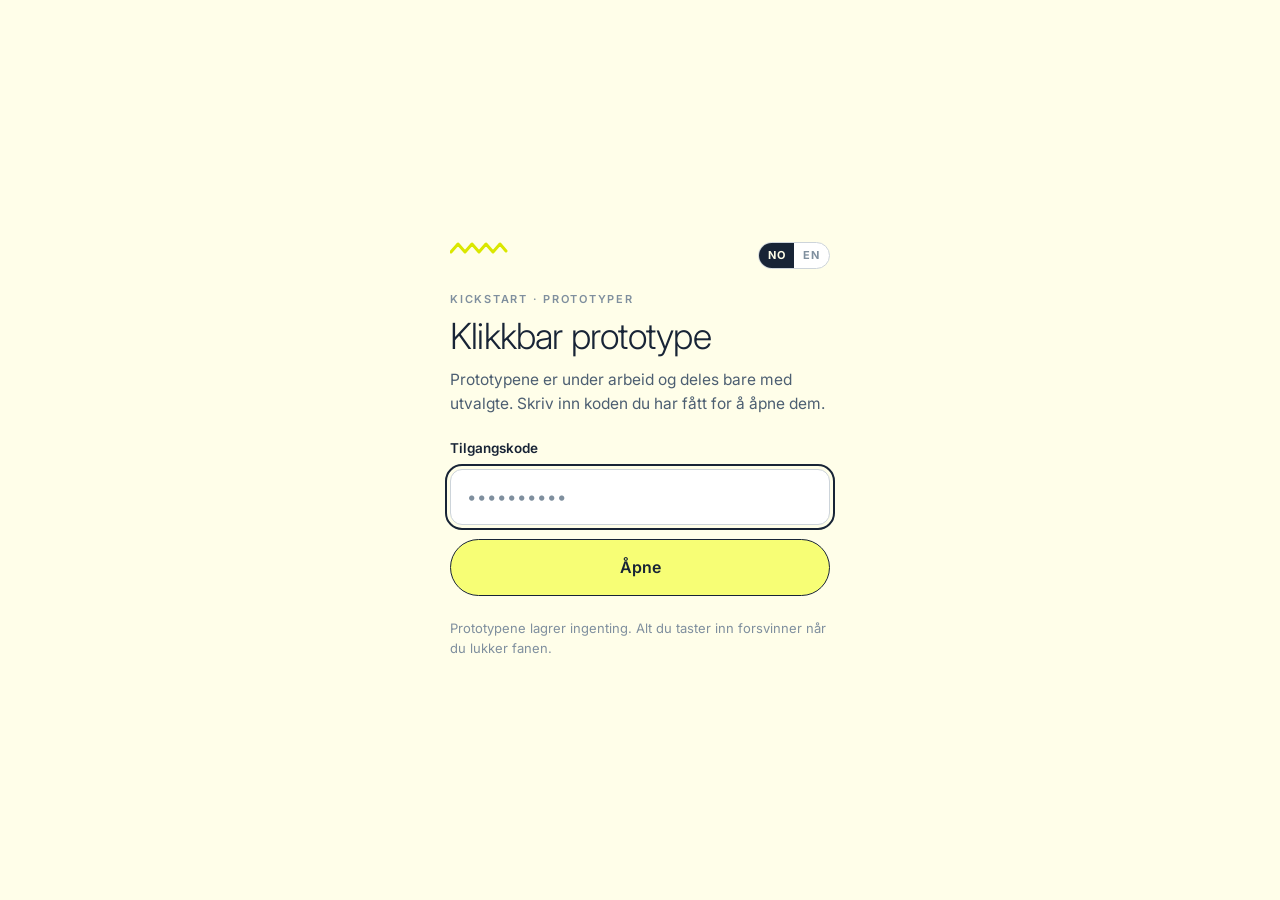
==== onboarding/index.html @ 84490646 "Ukesrapport: avkrysning i stedet for fritekst, vekt øverst "Registrer vekt" ligger nå først på start" ====
<!doctype html>
<html lang="no">
<head>
<meta charset="utf-8">
<title>Kickstart Onboarding</title>
<meta name="viewport" content="width=device-width, initial-scale=1, viewport-fit=cover">
<meta name="robots" content="noindex, nofollow, noarchive, noimageindex, nosnippet">
<meta name="referrer" content="no-referrer">
<meta name="description" content="Klikkbar prototype. Krever tilgangskode.">
<meta name="theme-color" content="#fffee9">
<meta name="apple-mobile-web-app-capable" content="yes">
<link rel="icon" href="data:image/svg+xml,%3Csvg xmlns='http://www.w3.org/2000/svg' viewBox='0 0 100 100'%3E%3Ctext y='.9em' font-size='90'%3E%E2%9A%A1%3C/text%3E%3C/svg%3E">
<link rel="stylesheet" href="https://fonts.googleapis.com/css2?family=Inter:wght@300;400;500;600;700&display=swap">
<link rel="stylesheet" href="../assets/kickstart.css?v=5">
<script src="../assets/ks.js?v=5"></script>
<style>
  /* Komponenter som bare denne prototypen bruker */
  .intro-list { list-style: none; margin: 0; padding: 0; display: flex; flex-direction: column; gap: 2px; }
  .intro-list li {
    display: grid; grid-template-columns: 30px 1fr; gap: 12px;
    align-items: baseline; padding: 12px 0;
    border-top: 1px solid var(--line); font-size: 15px;
  }
  .intro-list li:last-child { border-bottom: 1px solid var(--line); }
  .intro-list .num {
    font-size: 12px; font-weight: 700; letter-spacing: .06em;
    color: var(--ink-3); font-variant-numeric: tabular-nums;
  }
  .intro-list .sub { display: block; font-size: 13px; color: var(--ink-2); }

  .coach {
    display: grid; grid-template-columns: 56px 1fr; gap: 15px;
    background: var(--surface);
    border: 1.5px solid var(--line);
    border-radius: 16px; padding: 16px;
  }
  .avatar {
    width: 56px; height: 56px; border-radius: 999px;
    display: grid; place-items: center;
    font-family: var(--font-head); font-size: 19px; font-weight: 500;
    color: var(--on-soft);
  }
  .avatar[data-tone="a"] { background: var(--soft-a); }
  .avatar[data-tone="b"] { background: var(--soft-b); }
  .coach .role {
    font-size: 11px; font-weight: 600;
    letter-spacing: .11em; text-transform: uppercase; color: var(--ink-3);
  }
  .coach .name {
    font-family: var(--font-head); font-size: 21px; font-weight: 500;
    line-height: 1.15; margin: 2px 0 0; letter-spacing: -.01em;
  }
  .coach .bio { font-size: 14px; color: var(--ink-2); margin: 8px 0 0; }

  .step-top { margin-top: 16px; }
</style>
</head>
<body>

<div class="gate" id="gate">
  <div class="gate-card">
    <div class="gate-top">
      <svg class="zigzag" viewBox="0 0 62 12" fill="none" aria-hidden="true"><path d="M1 10 8 2l7 8 7-8 7 8 7-8 7 8 7-8 6 7" stroke="var(--accent-deep)" stroke-width="3" stroke-linecap="round" stroke-linejoin="round"/></svg>
      <div class="langswitch" role="group" data-i18n-aria="lang.label" aria-label="Språk">
        <button type="button" data-lang="no" aria-pressed="true">NO</button>
        <button type="button" data-lang="en" aria-pressed="false">EN</button>
      </div>
    </div>

    <div>
      <p class="eyebrow" data-i18n="gate.eyebrow">Kickstart · Prototyper</p>
      <h1 data-i18n="gate.title">Klikkbar prototype</h1>
      <p class="lede" data-i18n="gate.lede">Prototypene er under arbeid og deles bare med utvalgte. Skriv inn koden du har fått for å åpne dem.</p>
    </div>

    <form class="gate-form" id="gate-form">
      <label for="code" data-i18n="gate.label">Tilgangskode</label>
      <input type="password" id="code" name="code" autocomplete="off" autocapitalize="none" spellcheck="false" placeholder="••••••••••">
      <p class="gate-err" id="gate-err" hidden role="status">
        <svg width="16" height="16" viewBox="0 0 24 24" fill="none" stroke="currentColor" stroke-width="2.2" stroke-linecap="round" style="flex:none;margin-top:2px"><circle cx="12" cy="12" r="9"/><path d="M12 7.5v5"/><path d="M12 16.4h.01"/></svg>
        <span data-i18n="gate.error">Feil kode.</span>
      </p>
      <button class="btn btn-primary" type="submit" data-i18n="gate.submit">Åpne</button>
    </form>

    <p class="fine" data-i18n="gate.fine">Prototypene lagrer ingenting.</p>
  </div>
</div>

<div class="stage">
  <div class="stage-head">
    <span class="mark">Kickstart</span>
    <span class="cap" data-i18n="ob.stagecap">Onboarding · klikkbar prototype</span>
  </div>

  <div class="phone">
    <div class="statusbar">
      <span>9:41</span>
      <span class="sigs" aria-hidden="true">
        <svg width="17" height="11" viewBox="0 0 17 11" fill="currentColor"><rect x="0" y="7.5" width="3" height="3.5" rx="1"/><rect x="4.6" y="5.4" width="3" height="5.6" rx="1"/><rect x="9.2" y="2.9" width="3" height="8.1" rx="1"/><rect x="13.8" y="0" width="3" height="11" rx="1"/></svg>
        <svg width="24" height="11" viewBox="0 0 24 11" fill="none"><rect x=".6" y=".6" width="19" height="9.8" rx="3" stroke="currentColor" stroke-width="1.1" opacity=".5"/><rect x="2.2" y="2.2" width="15" height="6.6" rx="1.8" fill="currentColor"/><path d="M21.6 4v3c.9-.3 1.4-.8 1.4-1.5S22.5 4.3 21.6 4Z" fill="currentColor" opacity=".5"/></svg>
      </span>
    </div>

    <header class="appbar">
      <button class="iconbtn" id="back" type="button" aria-label="Tilbake">
        <svg width="21" height="21" viewBox="0 0 24 24" fill="none" stroke="currentColor" stroke-width="1.9" stroke-linecap="round" stroke-linejoin="round"><path d="M15 5 8 12l7 7"/></svg>
      </button>
      <span class="appbar-title">Kickstart</span>
      <div class="langswitch" role="group" data-i18n-aria="lang.label" aria-label="Språk">
        <button type="button" data-lang="no" aria-pressed="true">NO</button>
        <button type="button" data-lang="en" aria-pressed="false">EN</button>
      </div>
    </header>

    <div class="progress" id="progress" data-state="hidden">
      <div class="track" id="track" aria-hidden="true"></div>
      <span class="progress-label" id="progress-label">Steg 1 av 7</span>
    </div>

    <main class="screen" id="screen">

      <!-- 0 · Velkommen -->
      <section class="step is-active" data-step="0">
        <div>
          <svg class="zigzag" viewBox="0 0 62 12" fill="none" aria-hidden="true"><path d="M1 10 8 2l7 8 7-8 7 8 7-8 7 8 7-8 6 7" stroke="var(--accent-deep)" stroke-width="3" stroke-linecap="round" stroke-linejoin="round"/></svg>
          <p class="eyebrow step-top" data-i18n="s0.eyebrow">Velkommen inn</p>
          <h1 data-i18n="s0.h">Du har plassen din. Nå gjør vi klar planen din.</h1>
          <p class="lede" data-i18n="s0.lede">Før oppstartssamtalen vil vi bli litt bedre kjent med deg.</p>
        </div>

        <ul class="intro-list">
          <li><span class="num">01</span><span><span data-i18n="s0.1.t">Samtykker og litt praktisk</span><span class="sub" data-i18n="s0.1.d">Hva vi får lov til å sende deg</span></span></li>
          <li><span class="num">02</span><span><span data-i18n="s0.2.t">Målene dine</span><span class="sub" data-i18n="s0.2.d">Hva du faktisk vil oppnå på 16 uker</span></span></li>
          <li><span class="num">03</span><span><span data-i18n="s0.3.t">Erfaringen din</span><span class="sub" data-i18n="s0.3.d">Kondisjon og styrke</span></span></li>
          <li><span class="num">04</span><span><span data-i18n="s0.4.t">Hils på teamet ditt</span><span class="sub" data-i18n="s0.4.d">Ernæringsfysiologen og treneren din</span></span></li>
        </ul>

        <p class="fine" data-i18n="s0.fine">Du kan endre svarene dine når som helst i appen.</p>
      </section>

      <!-- 1 · Samtykker -->
      <section class="step" data-step="1">
        <div>
          <p class="eyebrow" data-i18n="s1.eyebrow">Samtykker</p>
          <h2 data-i18n="s1.h">Først spør vi om lov</h2>
          <p class="lede" data-i18n="s1.lede">De to første er valgfrie.</p>
        </div>

        <div class="options">
          <button class="opt" type="button" data-consent="epost" aria-pressed="false">
            <span class="tick" aria-hidden="true"><svg viewBox="0 0 24 24" fill="none" stroke="currentColor" stroke-width="3.4" stroke-linecap="round" stroke-linejoin="round"><path d="m4 12.5 5.2 5.3L20 6.6"/></svg></span>
            <span>
              <span class="opt-t"><span data-i18n="s1.email.t">E-post</span><span class="opt-opt" data-i18n="common.optional">Valgfritt</span></span>
              <span class="opt-d" data-i18n="s1.email.d">Ukesmenyer, oppskrifter og en påminnelse før hver oppstart.</span>
            </span>
          </button>

          <button class="opt" type="button" data-consent="push" aria-pressed="false">
            <span class="tick" aria-hidden="true"><svg viewBox="0 0 24 24" fill="none" stroke="currentColor" stroke-width="3.4" stroke-linecap="round" stroke-linejoin="round"><path d="m4 12.5 5.2 5.3L20 6.6"/></svg></span>
            <span>
              <span class="opt-t"><span data-i18n="s1.push.t">Push-varsler</span><span class="opt-opt" data-i18n="common.optional">Valgfritt</span></span>
              <span class="opt-d" data-i18n="s1.push.d">Beskjed når treneren legger ut en ny økt.</span>
            </span>
          </button>

          <button class="opt" type="button" data-consent="risiko" aria-pressed="false">
            <span class="tick" aria-hidden="true"><svg viewBox="0 0 24 24" fill="none" stroke="currentColor" stroke-width="3.4" stroke-linecap="round" stroke-linejoin="round"><path d="m4 12.5 5.2 5.3L20 6.6"/></svg></span>
            <span>
              <span class="opt-t"><span data-i18n="s1.risk.t">Trening på eget ansvar</span><span class="req" data-i18n="common.required">Påkrevd</span></span>
              <span class="opt-d" data-i18n="s1.risk.d">Jeg er kjent med at fysisk trening innebærer risiko for skade.</span>
            </span>
          </button>
        </div>

        <div class="field">
          <label for="helse" data-i18n="s1.health.label">Er det noe vi bør vite allerede nå?</label>
          <p class="hint" data-i18n="s1.health.hint">Skader, sykdom, medisiner eller graviditet.</p>
          <textarea id="helse" data-bind="helse" data-i18n-ph="s1.health.ph"></textarea>
        </div>
      </section>

      <!-- 2 · Hovedmål -->
      <section class="step" data-step="2">
        <div>
          <p class="eyebrow" data-i18n="s2.eyebrow">Målet ditt</p>
          <h2 data-i18n="s2.h">Hva vil du oppnå?</h2>
          <p class="lede" data-i18n="s2.lede">Velg det som passer.</p>
        </div>

        <div class="options" id="goals"></div>

        <div class="field" id="goal-other-field" hidden>
          <label for="goal-other" data-i18n="s2.other.label">Hva vil du oppnå?</label>
          <input type="text" id="goal-other" data-bind="malAnnet" data-i18n-ph="s2.other.ph">
        </div>
      </section>

      <!-- 3 · Kondisjon -->
      <section class="step" data-step="3">
        <div>
          <p class="eyebrow" data-i18n="s3.eyebrow">Erfaring · 1 av 2</p>
          <h2 data-i18n="s3.h">Kondisjonstrening</h2>
          <p class="lede" data-i18n="s3.lede">Hvor vil du plassere deg selv i dag?</p>
        </div>

        <div class="scale">
          <div class="scale-row" role="group" data-scale="kondis" data-i18n-aria="s3.aria"></div>
          <div class="scale-ends">
            <span data-i18n="scale.low">1 · Helt fersk</span>
            <span data-i18n="scale.high">5 · Erfaren</span>
          </div>
          <div class="scale-read is-empty" data-read="kondis"><span class="n" data-i18n="scale.empty">Velg et tall fra 1 til 5</span></div>
        </div>

        <div class="field">
          <label for="kondis-kommentar"><span data-i18n="common.tellmore">Fortell oss mer</span><span class="opt-opt" data-i18n="common.optional">Valgfritt</span></label>
          <textarea id="kondis-kommentar" data-bind="kondisKommentar" data-i18n-ph="s3.ph"></textarea>
        </div>
      </section>

      <!-- 4 · Styrke -->
      <section class="step" data-step="4">
        <div>
          <p class="eyebrow" data-i18n="s4.eyebrow">Erfaring · 2 av 2</p>
          <h2 data-i18n="s4.h">Styrketrening</h2>
          <p class="lede" data-i18n="s4.lede">Samme øvelse en gang til.</p>
        </div>

        <div class="scale">
          <div class="scale-row" role="group" data-scale="styrke" data-i18n-aria="s4.aria"></div>
          <div class="scale-ends">
            <span data-i18n="scale.low">1 · Helt fersk</span>
            <span data-i18n="scale.high">5 · Erfaren</span>
          </div>
          <div class="scale-read is-empty" data-read="styrke"><span class="n" data-i18n="scale.empty">Velg et tall fra 1 til 5</span></div>
        </div>

        <div class="field">
          <label for="styrke-kommentar"><span data-i18n="common.tellmore">Fortell oss mer</span><span class="opt-opt" data-i18n="common.optional">Valgfritt</span></label>
          <textarea id="styrke-kommentar" data-bind="styrkeKommentar" data-i18n-ph="s4.ph"></textarea>
        </div>
      </section>

      <!-- 5 · Fellesskap -->
      <section class="step" data-step="5">
        <div>
          <p class="eyebrow" data-i18n="s5.eyebrow">Fellesskapet</p>
          <h2 data-i18n="s5.h">Skal vi melde deg inn i fellesgruppene?</h2>
          <p class="lede" data-i18n="s5.lede">Kickstarterne har egne grupper.</p>
        </div>

        <div class="panel"><p data-i18n="s5.panel">Mange sier fellesskapet er grunnen til at de holder ut.</p></div>

        <div class="options">
          <button class="opt" type="button" data-community="ja" data-shape="round" aria-pressed="false">
            <span class="tick" aria-hidden="true"><svg viewBox="0 0 24 24" fill="none" stroke="currentColor" stroke-width="3.4" stroke-linecap="round" stroke-linejoin="round"><path d="m4 12.5 5.2 5.3L20 6.6"/></svg></span>
            <span>
              <span class="opt-t" data-i18n="s5.yes.t">Ja, meld meg inn</span>
              <span class="opt-d" data-i18n="s5.yes.d">Du kan melde deg ut når som helst.</span>
            </span>
          </button>
          <button class="opt" type="button" data-community="nei" data-shape="round" aria-pressed="false">
            <span class="tick" aria-hidden="true"><svg viewBox="0 0 24 24" fill="none" stroke="currentColor" stroke-width="3.4" stroke-linecap="round" stroke-linejoin="round"><path d="m4 12.5 5.2 5.3L20 6.6"/></svg></span>
            <span>
              <span class="opt-t" data-i18n="s5.no.t">Nei takk</span>
              <span class="opt-d" data-i18n="s5.no.d">Helt greit.</span>
            </span>
          </button>
        </div>
      </section>

      <!-- 6 · Veiledere -->
      <section class="step" data-step="6">
        <div>
          <p class="eyebrow" data-i18n="s6.eyebrow">Teamet ditt</p>
          <h2 data-i18n="s6.h">Her er veilederne dine</h2>
          <p class="lede" data-i18n="s6.lede">Disse to følger deg gjennom hele programmet.</p>
        </div>

        <div class="coach">
          <span class="avatar" data-tone="a" aria-hidden="true">KS</span>
          <div>
            <span class="role" data-i18n="s6.kef.role">Klinisk ernæringsfysiolog</span>
            <p class="name">Kristiane Stormoen</p>
            <p class="bio" data-i18n="s6.kef.bio">Kristiane setter opp kostholdsplanen din.</p>
          </div>
        </div>

        <div class="coach">
          <span class="avatar" data-tone="b" aria-hidden="true">IH</span>
          <div>
            <span class="role" data-i18n="s6.coach.role">Idrettsfysiolog og trener</span>
            <p class="name">Ingrid Hansen</p>
            <p class="bio" data-i18n="s6.coach.bio">Ingrid legger treningen din etter nivået ditt.</p>
          </div>
        </div>

        <p class="fine" data-i18n="s6.fine">Du når begge to i chatten i appen.</p>
      </section>

      <!-- 7 · Oppsummering -->
      <section class="step" data-step="7">
        <div>
          <p class="eyebrow" data-i18n="s7.eyebrow">Nesten i mål</p>
          <h2 data-i18n="s7.h">Sjekk at alt stemmer</h2>
          <p class="lede" data-i18n="s7.lede">Dette er det Kristiane og Ingrid får se.</p>
        </div>
        <div class="sum" id="summary"></div>
      </section>

      <!-- 8 · Ferdig -->
      <section class="step" data-step="8">
        <div>
          <svg class="zigzag" viewBox="0 0 62 12" fill="none" aria-hidden="true"><path d="M1 10 8 2l7 8 7-8 7 8 7-8 7 8 7-8 6 7" stroke="var(--accent-deep)" stroke-width="3" stroke-linecap="round" stroke-linejoin="round"/></svg>
          <p class="eyebrow step-top" data-i18n="s8.eyebrow">Sendt inn</p>
          <h1 data-i18n="s8.h">Takk. Nå er vi klare for deg.</h1>
          <p class="lede" data-i18n="s8.lede">Svarene dine ligger hos Kristiane og Ingrid.</p>
        </div>

        <div class="done-next">
          <span class="k" data-i18n="s8.next.k">Neste steg</span>
          <span class="v" data-i18n="s8.next.v">Oppstartssamtale</span>
          <span class="d" data-i18n="s8.next.d">Vi tar kontakt innen to virkedager.</span>
        </div>

        <div class="done-next">
          <span class="k" data-i18n="s8.wait.k">Mens du venter</span>
          <span class="v" data-i18n="s8.wait.v">Kom i gang-guiden</span>
          <span class="d" data-i18n="s8.wait.d">Fem korte punkter om den første uka.</span>
        </div>
      </section>

    </main>

    <footer class="actionbar">
      <p class="alert" id="alert" data-state="hidden" role="status">
        <svg width="16" height="16" viewBox="0 0 24 24" fill="none" stroke="currentColor" stroke-width="2.2" stroke-linecap="round" style="flex:none;margin-top:2px"><circle cx="12" cy="12" r="9"/><path d="M12 7.5v5"/><path d="M12 16.4h.01"/></svg>
        <span id="alert-text"></span>
      </p>
      <button class="btn btn-primary" id="next" type="button">Kom i gang</button>
      <button class="btn btn-ghost" id="secondary" type="button" hidden></button>
    </footer>
  </div>

  <div class="stage-foot">
    <button class="btn-text" id="restart" type="button" data-i18n="btn.restart">Start prototypen på nytt</button>
  </div>
</div>

<script>
KS.addDict({
  "common.optional": "Valgfritt",
  "common.required": "Påkrevd",
  "common.change":   "Endre",
  "common.unanswered": "Ikke besvart",
  "common.tellmore": "Fortell oss mer",

  "btn.start":    "Kom i gang",
  "btn.continue": "Fortsett",
  "btn.summary":  "Se oppsummeringen",
  "btn.submit":   "Send inn svarene",
  "btn.restart":  "Start prototypen på nytt",
  "btn.menu":     "Tilbake til menyen",

  "progress.step": "Steg {n} av {total}",
  "ob.stagecap":   "Onboarding · klikkbar prototype",

  "alert.risk":      "Du må bekrefte at du trener på eget ansvar for å gå videre.",
  "alert.goal":      "Velg minst ett mål. Du kan krysse av for flere.",
  "alert.cardio":    "Velg et tall fra 1 til 5 for kondisjonstrening.",
  "alert.strength":  "Velg et tall fra 1 til 5 for styrketrening.",
  "alert.community": "Velg ja eller nei for fellesgruppene.",

  "s0.eyebrow": "Velkommen inn",
  "s0.h":    "Du har plassen din. Nå gjør vi klar planen din.",
  "s0.lede": "Før oppstartssamtalen vil vi bli litt bedre kjent med deg. Det tar rundt tre minutter, og svarene går rett til veilederne dine.",
  "s0.1.t": "Samtykker og litt praktisk", "s0.1.d": "Hva vi får lov til å sende deg",
  "s0.2.t": "Målene dine",               "s0.2.d": "Hva du faktisk vil oppnå på 16 uker",
  "s0.3.t": "Erfaringen din",            "s0.3.d": "Kondisjon og styrke — uansett utgangspunkt",
  "s0.4.t": "Hils på teamet ditt",       "s0.4.d": "Ernæringsfysiologen og treneren din",
  "s0.fine": "Du kan endre svarene dine når som helst i appen.",

  "s1.eyebrow": "Samtykker",
  "s1.h":    "Først spør vi om lov",
  "s1.lede": "De to første er valgfrie. Den siste må du bekrefte før vi kan sette i gang treningen.",
  "s1.email.t": "E-post",
  "s1.email.d": "Ukesmenyer, oppskrifter og en påminnelse før hver oppstart. Vi sender ikke reklame.",
  "s1.push.t":  "Push-varsler",
  "s1.push.d":  "Beskjed når treneren legger ut en ny økt, og når det nærmer seg fellestrening.",
  "s1.risk.t":  "Trening på eget ansvar",
  "s1.risk.d":  "Jeg er kjent med at fysisk trening innebærer risiko for skade, og at jeg trener på eget ansvar. Jeg sier fra til veilederne mine om helseforhold som kan påvirke treningen.",
  "s1.health.label": "Er det noe vi bør vite allerede nå?",
  "s1.health.hint":  "Skader, sykdom, medisiner eller graviditet. Valgfritt — vi tar det uansett opp i oppstartssamtalen.",
  "s1.health.ph":    "F.eks. «Vond høyre skulder etter en fallskade i fjor.»",

  "s2.eyebrow": "Målet ditt",
  "s2.h":    "Hva vil du oppnå?",
  "s2.lede": "Velg det som passer — du kan krysse av for flere. Dette styrer hvordan trening og kosthold settes opp.",
  "s2.other.label": "Hva vil du oppnå?",
  "s2.other.ph":    "F.eks. «Klare Birken på ski til vinteren.»",
  "goal.vekt.t": "Ned i vekt",          "goal.vekt.d": "Endre kroppssammensetning og få ned vekta.",
  "goal.form.t": "Bedre fysisk form",   "goal.form.d": "Mer overskudd i hverdagen og bedre kondisjon.",
  "goal.sterk.t": "Bli sterkere",       "goal.sterk.d": "Bygge muskler og tåle mer, både på trening og ellers.",
  "goal.ernaering.t": "Hjelp til ernæring", "goal.ernaering.d": "Lære hva, når og hvor mye jeg bør spise.",
  "goal.annet.t": "Noe annet",          "goal.annet.d": "Fortell oss kort hva du vil oppnå.",

  "scale.low":   "1 · Helt fersk",
  "scale.high":  "5 · Erfaren",
  "scale.empty": "Velg et tall fra 1 til 5",

  "s3.eyebrow": "Erfaring · 1 av 2",
  "s3.h":    "Kondisjonstrening",
  "s3.lede": "Hvor vil du plassere deg selv i dag? Det finnes ikke noe feil svar — vi møter deg der du er.",
  "s3.aria": "Skala 1 til 5 for kondisjonstrening",
  "s3.ph":   "F.eks. «Går tur med hunden hver dag, men har aldri løpt en hel kilometer.»",
  "kondis.1.t": "Helt fersk",    "kondis.1.d": "Det er lenge siden sist, og jeg blir fort andpusten.",
  "kondis.2.t": "Litt erfaring", "kondis.2.d": "Jeg går turer eller trener av og til, uten fast plan.",
  "kondis.3.t": "Jevn trener",   "kondis.3.d": "1–2 økter i uka, og jeg kjenner formen min.",
  "kondis.4.t": "Godt trent",    "kondis.4.d": "3–4 økter i uka. Jeg holder jevnt tempo lenge.",
  "kondis.5.t": "Erfaren",       "kondis.5.d": "Jeg trener systematisk, med intervaller og plan.",

  "s4.eyebrow": "Erfaring · 2 av 2",
  "s4.h":    "Styrketrening",
  "s4.lede": "Samme øvelse en gang til. Vær ærlig — det er slik vi treffer på nivået fra første økt.",
  "s4.aria": "Skala 1 til 5 for styrketrening",
  "s4.ph":   "F.eks. «Har brukt apparater på treningssenter, men er usikker på frivekter.»",
  "styrke.1.t": "Helt fersk",    "styrke.1.d": "Jeg har aldri løftet vekter, eller det er mange år siden.",
  "styrke.2.t": "Litt erfaring", "styrke.2.d": "Jeg har prøvd apparater og kroppsvekt, men uten fast plan.",
  "styrke.3.t": "Jevn trener",   "styrke.3.d": "Jeg styrketrener av og til og kan de vanligste øvelsene.",
  "styrke.4.t": "Godt trent",    "styrke.4.d": "Fast styrkeøkt i uka. Jeg er trygg på knebøy og markløft.",
  "styrke.5.t": "Erfaren",       "styrke.5.d": "Mange år med styrke, og jeg følger et program med progresjon.",

  "s5.eyebrow": "Fellesskapet",
  "s5.h":    "Skal vi melde deg inn i fellesgruppene?",
  "s5.lede": "Kickstarterne har egne grupper der dere deler økter, oppskrifter og heiarop underveis.",
  "s5.panel": "Mange sier fellesskapet er grunnen til at de holder ut hele programmet. Vi legger deg inn med fornavnet ditt og stedet du trener.",
  "s5.yes.t": "Ja, meld meg inn", "s5.yes.d": "Du kan melde deg ut når som helst.",
  "s5.no.t":  "Nei takk",         "s5.no.d":  "Helt greit. Du får nøyaktig samme oppfølging fra veilederne dine.",

  "s6.eyebrow": "Teamet ditt",
  "s6.h":    "Her er veilederne dine",
  "s6.lede": "Disse to følger deg gjennom hele programmet. De leser svarene dine før dere møtes.",
  "s6.kef.role": "Klinisk ernæringsfysiolog",
  "s6.kef.bio":  "Kristiane setter opp kostholdsplanen din og justerer den underveis. Hun er opptatt av mat du faktisk liker — en plan du ikke klarer å følge, virker ikke.",
  "s6.coach.role": "Idrettsfysiolog og trener",
  "s6.coach.bio":  "Ingrid legger treningen din etter nivået ditt og følger deg opp uke for uke. Hun graderer øktene når det trengs, både opp og ned.",
  "s6.fine": "Du når begge to i chatten i appen. Svartid er vanligvis under én virkedag.",

  "s7.eyebrow": "Nesten i mål",
  "s7.h":    "Sjekk at alt stemmer",
  "s7.lede": "Dette er det Kristiane og Ingrid får se før oppstartssamtalen.",
  "sum.consents":  "Samtykker",
  "sum.goal":      "Hovedmål",
  "sum.cardio":    "Kondisjonstrening",
  "sum.strength":  "Styrketrening",
  "sum.community": "Fellesgrupper",
  "sum.guides":    "Veilederne dine",
  "sum.risk":      "Trener på eget ansvar — bekreftet",
  "sum.yesto":     "Ja til {list}",
  "sum.nomarketing": "Nei til e-post og push",
  "sum.email": "e-post", "sum.push": "push", "sum.and": "og",
  "sum.of5":   "av 5",

  "s8.eyebrow": "Sendt inn",
  "s8.h":    "Takk. Nå er vi klare for deg.",
  "s8.lede": "Svarene dine ligger hos Kristiane og Ingrid. Neste steg er oppstartssamtalen — der går vi gjennom målene dine og legger planen for de neste 16 ukene.",
  "s8.next.k": "Neste steg", "s8.next.v": "Oppstartssamtale",
  "s8.next.d": "Vi tar kontakt innen to virkedager for å avtale tid. Vil du velge tid selv, kan du booke nå.",
  "s8.wait.k": "Mens du venter", "s8.wait.v": "Kom i gang-guiden",
  "s8.wait.d": "Fem korte punkter om hva som skjer den første uka, og hva du bør ha klart til første økt."
}, {
  "common.optional": "Optional",
  "common.required": "Required",
  "common.change":   "Change",
  "common.unanswered": "Not answered",
  "common.tellmore": "Tell us more",

  "btn.start":    "Get started",
  "btn.continue": "Continue",
  "btn.summary":  "See summary",
  "btn.submit":   "Submit answers",
  "btn.restart":  "Restart prototype",
  "btn.menu":     "Back to menu",

  "progress.step": "Step {n} of {total}",
  "ob.stagecap":   "Onboarding · clickable prototype",

  "alert.risk":      "You need to confirm that you train at your own risk to continue.",
  "alert.goal":      "Pick at least one goal. You can choose more than one.",
  "alert.cardio":    "Pick a number from 1 to 5 for cardio training.",
  "alert.strength":  "Pick a number from 1 to 5 for strength training.",
  "alert.community": "Choose yes or no for the group chats.",

  "s0.eyebrow": "Welcome",
  "s0.h":    "Your spot is booked. Now we build your plan.",
  "s0.lede": "Before your kick-off call we'd like to get to know you a little. It takes about three minutes, and your answers go straight to your guides.",
  "s0.1.t": "Consents and practicalities", "s0.1.d": "What we're allowed to send you",
  "s0.2.t": "Your goals",                 "s0.2.d": "What you actually want out of 16 weeks",
  "s0.3.t": "Your experience",            "s0.3.d": "Cardio and strength — wherever you're starting from",
  "s0.4.t": "Meet your team",             "s0.4.d": "Your nutritionist and your coach",
  "s0.fine": "You can change your answers any time in the app.",

  "s1.eyebrow": "Consents",
  "s1.h":    "First, we ask permission",
  "s1.lede": "The first two are optional. The last one you need to confirm before we can start training.",
  "s1.email.t": "Email",
  "s1.email.d": "Weekly menus, recipes and a reminder before each start. No marketing.",
  "s1.push.t":  "Push notifications",
  "s1.push.d":  "A heads-up when your coach posts a new session, and before group training.",
  "s1.risk.t":  "Training at your own risk",
  "s1.risk.d":  "I understand that physical training carries a risk of injury, and that I train at my own risk. I will tell my guides about any health conditions that could affect my training.",
  "s1.health.label": "Anything we should know up front?",
  "s1.health.hint":  "Injuries, illness, medication or pregnancy. Optional — we'll cover it in the kick-off call either way.",
  "s1.health.ph":    "e.g. “Sore right shoulder after a fall last year.”",

  "s2.eyebrow": "Your goal",
  "s2.h":    "What do you want to achieve?",
  "s2.lede": "Pick what fits — you can choose more than one. This shapes how your training and nutrition are set up.",
  "s2.other.label": "What do you want to achieve?",
  "s2.other.ph":    "e.g. “Finish the Birkebeiner ski race this winter.”",
  "goal.vekt.t": "Lose weight",       "goal.vekt.d": "Change body composition and bring the weight down.",
  "goal.form.t": "Get fitter",        "goal.form.d": "More energy day to day and better cardio.",
  "goal.sterk.t": "Get stronger",     "goal.sterk.d": "Build muscle and handle more, in training and outside it.",
  "goal.ernaering.t": "Help with nutrition", "goal.ernaering.d": "Learn what, when and how much to eat.",
  "goal.annet.t": "Something else",   "goal.annet.d": "Tell us briefly what you want to achieve.",

  "scale.low":   "1 · Complete beginner",
  "scale.high":  "5 · Experienced",
  "scale.empty": "Pick a number from 1 to 5",

  "s3.eyebrow": "Experience · 1 of 2",
  "s3.h":    "Cardio training",
  "s3.lede": "Where would you place yourself today? There's no wrong answer — we meet you where you are.",
  "s3.aria": "Scale 1 to 5 for cardio training",
  "s3.ph":   "e.g. “I walk the dog every day but have never run a full kilometre.”",
  "kondis.1.t": "Complete beginner", "kondis.1.d": "It's been a long time, and I get out of breath quickly.",
  "kondis.2.t": "Some experience",   "kondis.2.d": "I walk or train now and then, without a fixed plan.",
  "kondis.3.t": "Regular",           "kondis.3.d": "1–2 sessions a week, and I know my own fitness.",
  "kondis.4.t": "Well trained",      "kondis.4.d": "3–4 sessions a week. I hold a steady pace for a long time.",
  "kondis.5.t": "Experienced",       "kondis.5.d": "I train systematically, with intervals and a plan.",

  "s4.eyebrow": "Experience · 2 of 2",
  "s4.h":    "Strength training",
  "s4.lede": "Same exercise once more. Be honest — that's how we get the level right from session one.",
  "s4.aria": "Scale 1 to 5 for strength training",
  "s4.ph":   "e.g. “I've used gym machines but I'm unsure about free weights.”",
  "styrke.1.t": "Complete beginner", "styrke.1.d": "I've never lifted weights, or it was many years ago.",
  "styrke.2.t": "Some experience",   "styrke.2.d": "I've tried machines and bodyweight, but without a fixed plan.",
  "styrke.3.t": "Regular",           "styrke.3.d": "I lift now and then and know the common exercises.",
  "styrke.4.t": "Well trained",      "styrke.4.d": "A regular strength session each week. I'm confident with squats and deadlifts.",
  "styrke.5.t": "Experienced",       "styrke.5.d": "Years of strength training, following a program with progression.",

  "s5.eyebrow": "The community",
  "s5.h":    "Should we add you to the group chats?",
  "s5.lede": "Kickstarters have their own groups where you share sessions, recipes and encouragement along the way.",
  "s5.panel": "Many say the community is the reason they make it through the whole program. We add you with your first name and where you train.",
  "s5.yes.t": "Yes, add me", "s5.yes.d": "You can leave at any time.",
  "s5.no.t":  "No thanks",   "s5.no.d":  "That's fine. You get exactly the same follow-up from your guides.",

  "s6.eyebrow": "Your team",
  "s6.h":    "Meet your guides",
  "s6.lede": "These two follow you through the whole program. They read your answers before you meet.",
  "s6.kef.role": "Clinical nutritionist",
  "s6.kef.bio":  "Kristiane builds your nutrition plan and adjusts it as you go. She cares about food you actually like — a plan you can't stick to doesn't work.",
  "s6.coach.role": "Exercise physiologist and coach",
  "s6.coach.bio":  "Ingrid builds your training around your level and follows up week by week. She scales sessions when needed, up as well as down.",
  "s6.fine": "You can reach both of them in the app chat. They usually reply within one working day.",

  "s7.eyebrow": "Almost done",
  "s7.h":    "Check that everything's right",
  "s7.lede": "This is what Kristiane and Ingrid see before your kick-off call.",
  "sum.consents":  "Consents",
  "sum.goal":      "Main goal",
  "sum.cardio":    "Cardio training",
  "sum.strength":  "Strength training",
  "sum.community": "Group chats",
  "sum.guides":    "Your guides",
  "sum.risk":      "Training at own risk — confirmed",
  "sum.yesto":     "Yes to {list}",
  "sum.nomarketing": "No to email and push",
  "sum.email": "email", "sum.push": "push", "sum.and": "and",
  "sum.of5":   "of 5",

  "s8.eyebrow": "Submitted",
  "s8.h":    "Thanks. We're ready for you.",
  "s8.lede": "Your answers are with Kristiane and Ingrid. Next up is the kick-off call, where we go through your goals and set the plan for the next 16 weeks.",
  "s8.next.k": "Next step", "s8.next.v": "Kick-off call",
  "s8.next.d": "We'll be in touch within two working days to book a time. Want to pick a time yourself? Book now.",
  "s8.wait.k": "While you wait", "s8.wait.v": "Getting started guide",
  "s8.wait.d": "Five short points on what happens in week one, and what to have ready for your first session."
});

(function () {
  "use strict";

  var FORM_STEPS = 7;                                   // steg 1–7 teller i progresjonen
  var GOALS = ["vekt", "form", "sterk", "ernaering", "annet"];
  var t = function (k) { return KS.t(k); };

  var blank = {
    consents: { epost: false, push: false, risiko: false },
    helse: "",
    mal: [],
    malAnnet: "",
    kondis: null, kondisKommentar: "",
    styrke: null, styrkeKommentar: "",
    fellesgrupper: null
  };

  var state = JSON.parse(JSON.stringify(blank));
  var step = 0;

  var $ = function (s, r) { return (r || document).querySelector(s); };
  var $$ = function (s, r) { return Array.prototype.slice.call((r || document).querySelectorAll(s)); };

  var elScreen    = $("#screen");
  var elTrack     = $("#track");
  var elProgress  = $("#progress");
  var elProgLabel = $("#progress-label");
  var elBack      = $("#back");
  var elNext      = $("#next");
  var elSecondary = $("#secondary");
  var elAlert     = $("#alert");
  var elAlertText = $("#alert-text");

  var checkSvg = '<svg viewBox="0 0 24 24" fill="none" stroke="currentColor" stroke-width="3.4" stroke-linecap="round" stroke-linejoin="round"><path d="m4 12.5 5.2 5.3L20 6.6"/></svg>';

  /* ---------- Mål (bygges fra ordlista så språkbytte er gratis) ---------- */
  function buildGoals() {
    var box = $("#goals");
    box.textContent = "";
    GOALS.forEach(function (key) {
      var b = document.createElement("button");
      b.type = "button";
      b.className = "opt";
      b.setAttribute("data-goal", key);
      var on = state.mal.indexOf(key) !== -1;
      b.classList.toggle("is-on", on);
      b.setAttribute("aria-pressed", on ? "true" : "false");
      b.innerHTML =
        '<span class="tick" aria-hidden="true">' + checkSvg + '</span>' +
        '<span><span class="opt-t"></span><span class="opt-d"></span></span>';
      $(".opt-t", b).textContent = t("goal." + key + ".t");
      $(".opt-d", b).textContent = t("goal." + key + ".d");
      b.addEventListener("click", function () {
        var at = state.mal.indexOf(key);
        if (at === -1) { state.mal.push(key); } else { state.mal.splice(at, 1); }
        var now = state.mal.indexOf(key) !== -1;
        b.classList.toggle("is-on", now);
        b.setAttribute("aria-pressed", now ? "true" : "false");
        $("#goal-other-field").hidden = state.mal.indexOf("annet") === -1;
        clearAlert();
      });
      box.appendChild(b);
    });
  }

  /* ---------- Skala ---------- */
  function buildScales() {
    $$("[data-scale]").forEach(function (row) {
      var key = row.getAttribute("data-scale");
      if (row.childElementCount) { return; }          // bygg bare én gang
      for (var i = 1; i <= 5; i++) {
        (function (value) {
          var b = document.createElement("button");
          b.type = "button";
          b.className = "dot";
          b.textContent = String(value);
          b.setAttribute("aria-pressed", "false");
          b.setAttribute("data-value", String(value));
          b.addEventListener("click", function () { pickScale(key, value); });
          row.appendChild(b);
        })(i);
      }
    });
  }

  function paintScale(key) {
    var value = state[key];
    var row = $('[data-scale="' + key + '"]');
    $$(".dot", row).forEach(function (d) {
      var on = Number(d.getAttribute("data-value")) === value;
      d.classList.toggle("is-on", on);
      d.setAttribute("aria-pressed", on ? "true" : "false");
    });

    var read = $('[data-read="' + key + '"]');
    read.textContent = "";
    if (value === null) {
      read.className = "scale-read is-empty";
      var e = document.createElement("span");
      e.className = "n";
      e.textContent = t("scale.empty");
      read.appendChild(e);
      return;
    }
    read.className = "scale-read";
    var n = document.createElement("span");
    n.className = "n";
    n.textContent = value + " · " + t(key + "." + value + ".t");
    var d = document.createElement("span");
    d.className = "d";
    d.textContent = t(key + "." + value + ".d");
    read.appendChild(n); read.appendChild(d);
  }

  function pickScale(key, value) {
    state[key] = value;
    paintScale(key);
    clearAlert();
  }

  /* ---------- Samtykker og fellesgrupper ---------- */
  $$("[data-consent]").forEach(function (btn) {
    btn.addEventListener("click", function () {
      var key = btn.getAttribute("data-consent");
      state.consents[key] = !state.consents[key];
      btn.classList.toggle("is-on", state.consents[key]);
      btn.setAttribute("aria-pressed", state.consents[key] ? "true" : "false");
      clearAlert();
    });
  });

  $$("[data-community]").forEach(function (btn) {
    btn.addEventListener("click", function () {
      state.fellesgrupper = btn.getAttribute("data-community") === "ja";
      $$("[data-community]").forEach(function (b) {
        var on = b === btn;
        b.classList.toggle("is-on", on);
        b.setAttribute("aria-pressed", on ? "true" : "false");
      });
      clearAlert();
    });
  });

  $$("[data-bind]").forEach(function (f) {
    f.addEventListener("input", function () { state[f.getAttribute("data-bind")] = f.value; });
  });

  /* ---------- Validering ---------- */
  function blocker(n) {
    if (n === 1 && !state.consents.risiko)  { return t("alert.risk"); }
    if (n === 2 && state.mal.length === 0)  { return t("alert.goal"); }
    if (n === 3 && state.kondis === null)   { return t("alert.cardio"); }
    if (n === 4 && state.styrke === null)   { return t("alert.strength"); }
    if (n === 5 && state.fellesgrupper === null) { return t("alert.community"); }
    return null;
  }

  function clearAlert() {
    elAlert.setAttribute("data-state", "hidden");
    elNext.setAttribute("data-blocked", blocker(step) ? "yes" : "no");
  }

  /* ---------- Oppsummering ---------- */
  function row(key, value, target, quote) {
    var r = document.createElement("div");
    r.className = "sum-row";

    var k = document.createElement("span");
    k.className = "sum-k";
    k.textContent = key;

    var v = document.createElement("span");
    v.className = "sum-v";
    if (value) {
      v.textContent = value;
    } else {
      var m = document.createElement("span");
      m.className = "muted";
      m.textContent = t("common.unanswered");
      v.appendChild(m);
    }
    if (quote) {
      var q = document.createElement("span");
      q.className = "quote";
      q.textContent = "«" + quote + "»";
      v.appendChild(q);
    }

    var b = document.createElement("button");
    b.className = "edit";
    b.type = "button";
    b.textContent = t("common.change");
    b.setAttribute("aria-label", t("common.change") + ": " + key);
    b.addEventListener("click", function () { go(target); });

    r.appendChild(k); r.appendChild(v); r.appendChild(b);
    return r;
  }

  function buildSummary() {
    var box = $("#summary");
    box.textContent = "";

    var yes = [];
    if (state.consents.epost) { yes.push(t("sum.email")); }
    if (state.consents.push)  { yes.push(t("sum.push")); }
    var consents = state.consents.risiko ? t("sum.risk") : "";
    if (consents) {
      consents += ". " + (yes.length
        ? t("sum.yesto").replace("{list}", yes.join(" " + t("sum.and") + " "))
        : t("sum.nomarketing"));
    }
    box.appendChild(row(t("sum.consents"), consents, 1, state.helse));

    var goals = state.mal.map(function (k) {
      return (k === "annet" && state.malAnnet) ? state.malAnnet : t("goal." + k + ".t");
    }).join(" · ");
    box.appendChild(row(t("sum.goal"), goals, 2));

    box.appendChild(row(t("sum.cardio"),
      state.kondis ? state.kondis + " " + t("sum.of5") + " · " + t("kondis." + state.kondis + ".t") : "",
      3, state.kondisKommentar));

    box.appendChild(row(t("sum.strength"),
      state.styrke ? state.styrke + " " + t("sum.of5") + " · " + t("styrke." + state.styrke + ".t") : "",
      4, state.styrkeKommentar));

    box.appendChild(row(t("sum.community"),
      state.fellesgrupper === null ? "" : t(state.fellesgrupper ? "s5.yes.t" : "s5.no.t"),
      5));

    box.appendChild(row(t("sum.guides"), "Kristiane Stormoen · Ingrid Hansen", 6));
  }

  /* ---------- Knappetekster ---------- */
  function paintChrome() {
    if (step === 0)      { elNext.textContent = t("btn.start"); }
    else if (step === 6) { elNext.textContent = t("btn.summary"); }
    else if (step === 7) { elNext.textContent = t("btn.submit"); }
    else if (step === 8) { elNext.textContent = t("btn.menu"); }
    else                 { elNext.textContent = t("btn.continue"); }

    elSecondary.hidden = step !== 8;
    elSecondary.textContent = t("btn.restart");
    /* Unngå at "start på nytt" står to ganger på siste steg (desktop-rammen) */
    $("#restart").hidden = step === 8;

    elBack.setAttribute("aria-label", step === 0 ? t("btn.menu") : t("nav.back"));

    if (step >= 1 && step <= FORM_STEPS) {
      elProgLabel.textContent = t("progress.step")
        .replace("{n}", String(step))
        .replace("{total}", String(FORM_STEPS));
    }
  }

  /* ---------- Navigasjon ---------- */
  function go(n) {
    step = n;
    $$(".step").forEach(function (s) {
      s.classList.toggle("is-active", Number(s.getAttribute("data-step")) === n);
    });

    if (n === 7) { buildSummary(); }

    var inForm = n >= 1 && n <= FORM_STEPS;
    elProgress.setAttribute("data-state", inForm ? "shown" : "hidden");
    if (inForm) {
      $$(".seg", elTrack).forEach(function (seg, i) {
        seg.classList.toggle("is-done", i < n - 1);
        seg.classList.toggle("is-now", i === n - 1);
      });
    }

    paintChrome();
    clearAlert();
    elScreen.scrollTop = 0;
  }

  elNext.addEventListener("click", function () {
    if (step === 8) { location.href = "../"; return; }
    var why = blocker(step);
    if (why) {
      elAlertText.textContent = why;
      elAlert.setAttribute("data-state", "shown");
      return;
    }
    go(step + 1);
  });

  elBack.addEventListener("click", function () {
    if (step === 0) { location.href = "../"; return; }   // steg 0: tilbake til menyen
    go(step - 1);
  });

  elSecondary.addEventListener("click", reset);
  $("#restart").addEventListener("click", reset);

  function reset() {
    state = JSON.parse(JSON.stringify(blank));
    $$("[data-consent], [data-community]").forEach(function (b) {
      b.classList.remove("is-on");
      b.setAttribute("aria-pressed", "false");
    });
    $$("[data-bind]").forEach(function (f) { f.value = ""; });
    $("#goal-other-field").hidden = true;
    buildGoals();
    paintScale("kondis");
    paintScale("styrke");
    go(0);
  }

  /* ---------- Språkbytte: tegn alt JS-generert på nytt ---------- */
  KS.onLang(function () {
    buildGoals();
    paintScale("kondis");
    paintScale("styrke");
    paintChrome();
    if (step === 7) { buildSummary(); }
    var why = blocker(step);
    if (why && elAlert.getAttribute("data-state") === "shown") { elAlertText.textContent = why; }
  });

  /* ---------- Oppstart ---------- */
  for (var i = 0; i < FORM_STEPS; i++) {
    elTrack.appendChild(document.createElement("span")).className = "seg";
  }
  buildScales();
  buildGoals();
  KS.init();
  go(0);
})();
</script>

</body>
</html>
---- assets/kickstart.css ----
/* ==========================================================================
   Kickstart – delt design-system for prototypene
   Farger og typografi er hentet fra kickstart.no sine egne CSS-variabler.
   ========================================================================== */

:root {
  color-scheme: light;

  --stage:        #d9e6ed;   /* ks primary-300 */
  --stage-ink:    #375a6e;

  --app-bg:       #fffee9;   /* ks brand-accent-soft */
  --surface:      #ffffff;
  --surface-2:    #faf9ec;

  --ink:          #182436;   /* ks brand-primary */
  --ink-2:        #4d5f72;
  --ink-3:        #7f8f9e;

  --line:         #e6e6d4;
  --line-strong:  #cdd4da;

  --accent:       #f7fe75;   /* ks brand-accent */
  --accent-deep:  #dae700;   /* ks secondary-600 */
  --accent-ink:   #182436;

  --sel-bg:       #fffda9;   /* ks brand-accent-alt */
  --sel-line:     #182436;

  --soft-a:       #c1e4ef;   /* ks brand-primary-soft */
  --soft-b:       #fee4d0;   /* ks accent-skin-soft */
  --on-soft:      #182436;

  --ok:           #009966;
  --danger:       #b3000a;
  --focus:        #182436;

  --bezel:        #182436;

  --shadow-phone: 0 32px 70px -24px rgba(24,36,54,.45), 0 4px 12px rgba(24,36,54,.14);
  --shadow-bar:   0 -10px 20px -14px rgba(24,36,54,.35);

  --font-head: "GT Planar", "Inter", system-ui, sans-serif;
  --font-body: "Inter", system-ui, -apple-system, sans-serif;
}

@media (prefers-color-scheme: dark) {
  :root:not([data-theme="light"]) {
    color-scheme: dark;
    --stage:       #0b131e;
    --stage-ink:   #8ba3b8;
    --app-bg:      #121d2c;
    --surface:     #1a2739;
    --surface-2:   #223146;
    --ink:         #f2f6f8;
    --ink-2:       #a9b9c9;
    --ink-3:       #7d8fa2;
    --line:        #2c3d53;
    --line-strong: #3b5069;
    --sel-bg:      #2e3a1c;
    --sel-line:    #f7fe75;
    --soft-a:      #2b4b5e;
    --soft-b:      #4d3a2d;
    --on-soft:     #f2f6f8;
    --ok:          #4ad6a0;
    --danger:      #ff8a8a;
    --focus:       #f7fe75;
    --bezel:       #2c3d53;
    --shadow-phone: 0 32px 70px -24px rgba(0,0,0,.7), 0 4px 12px rgba(0,0,0,.4);
    --shadow-bar:   0 -10px 20px -14px rgba(0,0,0,.6);
  }
}

:root[data-theme="dark"] {
  color-scheme: dark;
  --stage:       #0b131e;
  --stage-ink:   #8ba3b8;
  --app-bg:      #121d2c;
  --surface:     #1a2739;
  --surface-2:   #223146;
  --ink:         #f2f6f8;
  --ink-2:       #a9b9c9;
  --ink-3:       #7d8fa2;
  --line:        #2c3d53;
  --line-strong: #3b5069;
  --sel-bg:      #2e3a1c;
  --sel-line:    #f7fe75;
  --soft-a:      #2b4b5e;
  --soft-b:      #4d3a2d;
  --on-soft:     #f2f6f8;
  --ok:          #4ad6a0;
  --danger:      #ff8a8a;
  --focus:       #f7fe75;
  --bezel:       #2c3d53;
  --shadow-phone: 0 32px 70px -24px rgba(0,0,0,.7), 0 4px 12px rgba(0,0,0,.4);
  --shadow-bar:   0 -10px 20px -14px rgba(0,0,0,.6);
}

* { box-sizing: border-box; }

body {
  margin: 0;
  background: var(--stage);
  color: var(--ink);
  font-family: var(--font-body);
  font-size: 16px;
  line-height: 1.55;
  -webkit-font-smoothing: antialiased;
}

:where(button, input, textarea, select) { font: inherit; color: inherit; }
:where(a) { color: inherit; }
:focus-visible { outline: 2px solid var(--focus); outline-offset: 3px; border-radius: 4px; }
img { max-width: 100%; }
[hidden] { display: none !important; }

h1, h2, h3 {
  font-family: var(--font-head);
  font-weight: 300;
  line-height: 1.04;
  letter-spacing: -0.022em;
  text-wrap: balance;
  margin: 0;
}

.eyebrow {
  font-size: 11px; font-weight: 600;
  letter-spacing: .16em; text-transform: uppercase;
  color: var(--ink-3);
  margin: 0 0 10px;
}
.lede { margin: 12px 0 0; color: var(--ink-2); font-size: 15.5px; max-width: 34ch; }
.fine { margin: 0; font-size: 13px; color: var(--ink-3); }
.zigzag { display: block; width: 62px; height: 12px; }

/* ==========================================================================
   Tilgangskode
   Låsen vises som standard. Uten JS forblir den på, og innholdet lekker ikke.
   ========================================================================== */

body:not(.is-open) .stage { display: none; }

.gate {
  position: fixed; inset: 0; z-index: 50;
  background: var(--app-bg);
  display: flex; align-items: center; justify-content: center;
  padding: 28px 22px;
  overflow-y: auto;
}
body.is-open .gate { display: none; }

.gate-card { width: 100%; max-width: 380px; display: flex; flex-direction: column; gap: 22px; }
.gate-card h1 { font-size: 36px; }
.gate-card .lede { max-width: none; }
.gate-top { display: flex; justify-content: space-between; align-items: flex-start; gap: 16px; }

.gate-form { display: flex; flex-direction: column; gap: 10px; }
.gate-form label { font-size: 13.5px; font-weight: 600; }
.gate-form .btn { margin-top: 4px; }
.gate-err {
  margin: 0; font-size: 13px; font-weight: 500; color: var(--danger);
  display: flex; gap: 7px; align-items: flex-start;
}
.gate-err[hidden] { display: none; }

/* ==========================================================================
   Språkvelger
   ========================================================================== */

.langswitch {
  display: inline-flex;
  border: 1.5px solid var(--line-strong);
  border-radius: 999px;
  overflow: hidden;
  flex: none;
  background: var(--surface);
}
.langswitch button {
  border: 0; background: none;
  padding: 4px 9px;
  font-size: 11px; font-weight: 700; letter-spacing: .07em;
  color: var(--ink-3);
  cursor: pointer;
  line-height: 1.6;
}
.langswitch button:hover { color: var(--ink); }
.langswitch button[aria-pressed="true"] { background: var(--ink); color: var(--app-bg); }

/* ==========================================================================
   Scene og telefonramme
   ========================================================================== */

.stage {
  min-height: 100dvh;
  display: flex; flex-direction: column; align-items: center;
  gap: 18px; padding: 0;
}
.stage-head, .stage-foot { display: none; }

.phone {
  width: 100%;
  display: flex; flex-direction: column;
  background: var(--app-bg);
  overflow: hidden;
  min-height: 100dvh;
}
.statusbar { display: none; }

.appbar {
  flex: none;
  display: grid;
  grid-template-columns: 44px 1fr 64px;
  align-items: center; gap: 8px;
  padding: 14px 14px 10px;
  background: var(--app-bg);
}
.appbar-title {
  text-align: center;
  font-size: 11px; font-weight: 600;
  letter-spacing: .14em; text-transform: uppercase;
  color: var(--ink-2);
}
.appbar .langswitch { justify-self: end; }

.iconbtn {
  width: 40px; height: 40px;
  display: grid; place-items: center;
  background: none; border: 0; border-radius: 999px;
  cursor: pointer; color: var(--ink);
}
.iconbtn:hover { background: rgba(128,128,128,.13); }
.iconbtn[data-state="hidden"] { visibility: hidden; pointer-events: none; }

.screen {
  flex: 1 1 auto;
  overflow-y: auto;
  overscroll-behavior: contain;
  padding: 6px 20px 26px;
  -webkit-overflow-scrolling: touch;
}

/* ==========================================================================
   Skjemafelt
   ========================================================================== */

.field { display: flex; flex-direction: column; gap: 8px; }
.field > label { font-size: 13.5px; font-weight: 600; }
.field .hint { font-size: 13px; color: var(--ink-3); margin: -4px 0 0; }

textarea, input[type="text"], input[type="password"] {
  width: 100%;
  background: var(--surface);
  border: 1.5px solid var(--line);
  border-radius: 12px;
  padding: 12px 14px;
  font-size: 15px;
  color: var(--ink);
}
input[type="password"] { padding: 14px 16px; font-size: 17px; letter-spacing: .06em; }
textarea { min-height: 84px; resize: vertical; }
textarea::placeholder, input::placeholder { color: var(--ink-3); }
textarea:focus, input:focus { border-color: var(--line-strong); }

/* ==========================================================================
   Knapper
   ========================================================================== */

.actionbar {
  flex: none;
  padding: 12px 20px calc(14px + env(safe-area-inset-bottom, 0px));
  background: var(--app-bg);
  box-shadow: var(--shadow-bar);
  display: flex; flex-direction: column; gap: 9px;
}
.alert {
  font-size: 13px; color: var(--danger); font-weight: 500;
  display: flex; gap: 7px; align-items: flex-start;
}
.alert[data-state="hidden"] { display: none; }

.btn {
  width: 100%;
  padding: 15px 20px;
  border-radius: 999px;
  border: 1.5px solid transparent;
  font-size: 16px; font-weight: 600;
  cursor: pointer;
  transition: transform .1s ease, opacity .16s ease, background .16s ease;
}
.btn:active { transform: scale(.985); }
.btn-primary { background: var(--accent); color: var(--accent-ink); border-color: var(--accent-ink); }
.btn-primary[data-blocked="yes"] { opacity: .42; }
.btn-ghost { background: none; color: var(--ink); border-color: var(--line-strong); }
.btn-text {
  background: none; border: 0; padding: 8px;
  font-size: 14px; font-weight: 600; color: var(--ink-2);
  text-decoration: underline; text-underline-offset: 3px; cursor: pointer;
}
.btn-text:hover { color: var(--ink); }

/* ==========================================================================
   Meny – prototypeoversikt
   ========================================================================== */

.menu-group { display: flex; flex-direction: column; gap: 10px; }
.menu-group + .menu-group { margin-top: 8px; }
.menu-label {
  font-size: 11px; font-weight: 600;
  letter-spacing: .14em; text-transform: uppercase;
  color: var(--ink-3);
  margin: 0;
}

.proto {
  display: grid;
  grid-template-columns: 1fr 20px;
  gap: 14px;
  align-items: center;
  text-align: left;
  text-decoration: none;
  padding: 17px 18px;
  background: var(--surface);
  border: 1.5px solid var(--line);
  border-radius: 16px;
  transition: border-color .16s ease, transform .1s ease;
}
.proto:hover { border-color: var(--ink-3); }
.proto:active { transform: scale(.99); }
.proto .name {
  display: block;
  font-family: var(--font-head); font-size: 23px; font-weight: 500;
  letter-spacing: -.012em; line-height: 1.15;
}
.proto .desc { display: block; font-size: 14px; color: var(--ink-2); margin: 6px 0 0; }
.proto .chev { color: var(--ink-3); }

.tag {
  display: inline-block;
  font-size: 10.5px; font-weight: 700;
  letter-spacing: .09em; text-transform: uppercase;
  padding: 2px 8px; border-radius: 999px;
  margin-bottom: 9px;
}
.tag[data-tone="ready"]   { background: var(--accent); color: var(--accent-ink); }
.tag[data-tone="planned"] { background: var(--surface-2); color: var(--ink-3); border: 1px solid var(--line); }

.proto[data-state="planned"] {
  background: none;
  border-style: dashed;
  cursor: default;
}
.proto[data-state="planned"]:hover { border-color: var(--line); }
.proto[data-state="planned"]:active { transform: none; }
.proto[data-state="planned"] .name { color: var(--ink-3); }
.proto[data-state="planned"] .chev { visibility: hidden; }

/* ==========================================================================
   Stegindikator og steg
   ========================================================================== */

.progress {
  flex: none;
  padding: 0 16px 14px;
  display: flex; flex-direction: column; gap: 7px;
}
.progress[data-state="hidden"] { visibility: hidden; }
.track { display: flex; gap: 4px; }
.seg {
  height: 4px; flex: 1; border-radius: 99px;
  background: var(--line-strong);
  transition: background .3s ease;
}
.seg.is-done { background: var(--ink); }
.seg.is-now  { background: var(--accent-deep); }
.progress-label {
  font-size: 11px; font-weight: 600;
  letter-spacing: .1em; text-transform: uppercase;
  color: var(--ink-3);
}

.step { display: none; flex-direction: column; gap: 20px; }
.step.is-active { display: flex; animation: ks-rise .34s cubic-bezier(.22,.7,.3,1) both; }
@keyframes ks-rise { from { opacity: 0; transform: translateY(10px); } to { opacity: 1; transform: none; } }
@media (prefers-reduced-motion: reduce) {
  .step.is-active { animation: none; }
  .seg { transition: none; }
}
.step h1 { font-size: 34px; }
.step h2 { font-size: 29px; }

/* ==========================================================================
   Valgrader
   ========================================================================== */

.options { display: flex; flex-direction: column; gap: 10px; }

.opt {
  display: grid;
  grid-template-columns: 24px 1fr;
  gap: 14px; align-items: start;
  width: 100%; text-align: left;
  padding: 15px 16px;
  background: var(--surface);
  border: 1.5px solid var(--line);
  border-radius: 14px;
  cursor: pointer;
  transition: border-color .16s ease, background .16s ease, transform .1s ease;
}
.opt:hover { border-color: var(--line-strong); }
.opt:active { transform: scale(.99); }
.opt.is-on { background: var(--sel-bg); border-color: var(--sel-line); }

.opt-t { font-weight: 600; font-size: 15.5px; display: block; }
.opt-d { display: block; font-size: 13.5px; color: var(--ink-2); margin-top: 3px; }
.opt.is-on .opt-d { color: var(--ink); opacity: .82; }

.tick {
  width: 24px; height: 24px;
  border-radius: 7px;
  border: 1.5px solid var(--line-strong);
  background: var(--surface);
  display: grid; place-items: center;
  margin-top: 1px;
}
.opt[data-shape="round"] .tick { border-radius: 999px; }
.tick svg { width: 14px; height: 14px; opacity: 0; transform: scale(.6); transition: opacity .14s ease, transform .14s ease; }
.opt.is-on .tick { background: var(--accent); border-color: var(--accent-ink); }
.opt.is-on .tick svg { opacity: 1; transform: none; color: var(--accent-ink); }

.req {
  display: inline-block;
  font-size: 10.5px; font-weight: 700;
  letter-spacing: .09em; text-transform: uppercase;
  padding: 2px 7px; border-radius: 99px;
  background: var(--ink); color: var(--app-bg);
  margin-left: 8px; vertical-align: 2px;
}
.opt-opt {
  display: inline-block;
  font-size: 10.5px; font-weight: 600;
  letter-spacing: .09em; text-transform: uppercase;
  color: var(--ink-3); margin-left: 8px; vertical-align: 2px;
}

/* ==========================================================================
   Skala 1–5
   ========================================================================== */

.scale { display: flex; flex-direction: column; gap: 10px; }
.scale-row { display: flex; gap: 7px; }
.dot {
  flex: 1; aspect-ratio: 1 / 1; min-width: 0;
  border: 1.5px solid var(--line-strong);
  background: var(--surface);
  border-radius: 13px;
  font-size: 17px; font-weight: 500;
  font-variant-numeric: tabular-nums;
  cursor: pointer;
  transition: background .15s ease, border-color .15s ease, transform .1s ease;
}
.dot:hover { border-color: var(--ink-3); }
.dot:active { transform: scale(.95); }
.dot.is-on {
  background: var(--accent);
  border-color: var(--accent-ink);
  color: var(--accent-ink);
  font-weight: 700;
}
.scale-ends { display: flex; justify-content: space-between; gap: 12px; font-size: 12px; color: var(--ink-3); }
.scale-read {
  background: var(--surface-2);
  border: 1px solid var(--line);
  border-radius: 12px;
  padding: 13px 15px;
  min-height: 74px;
}
.scale-read .n { font-weight: 700; font-size: 14.5px; display: block; }
.scale-read .d { font-size: 13.5px; color: var(--ink-2); margin-top: 3px; display: block; }
.scale-read.is-empty .n { color: var(--ink-3); font-weight: 500; }

/* ==========================================================================
   Merkelapper – flervalg med ett trykk, i stedet for fritekst
   ========================================================================== */

.chips { display: flex; flex-wrap: wrap; gap: 8px; }

.chip {
  display: inline-flex; align-items: center; gap: 7px;
  border: 1.5px solid var(--line);
  background: var(--surface);
  border-radius: 999px;
  padding: 9px 14px;
  font-size: 14px;
  line-height: 1.25;
  text-align: left;
  cursor: pointer;
  transition: border-color .14s ease, background .14s ease, transform .1s ease;
}
.chip:hover { border-color: var(--line-strong); }
.chip:active { transform: scale(.97); }
.chip.is-on {
  background: var(--sel-bg);
  border-color: var(--sel-line);
  font-weight: 600;
}
.chip svg {
  width: 13px; height: 13px; flex: none;
  opacity: 0; margin-left: -20px;
  transition: opacity .14s ease, margin .14s ease;
}
.chip.is-on svg { opacity: 1; margin-left: 0; }

/* ==========================================================================
   Teller – for tall man ellers ville skrevet i en setning
   ========================================================================== */

.stepper {
  display: inline-flex; align-items: center;
  border: 1.5px solid var(--line);
  background: var(--surface);
  border-radius: 999px;
  overflow: hidden;
}
.stepper button {
  width: 46px; height: 46px;
  border: 0; background: none;
  font-size: 22px; line-height: 1;
  color: var(--ink);
  cursor: pointer;
}
.stepper button:hover:not(:disabled) { background: rgba(128,128,128,.12); }
.stepper button:disabled { color: var(--ink-3); opacity: .45; cursor: default; }
.stepper .val {
  min-width: 52px; text-align: center;
  font-family: var(--font-head); font-size: 24px; font-weight: 500;
  font-variant-numeric: tabular-nums;
}
.stepper-row { display: flex; align-items: center; gap: 14px; }
.stepper-row .unit-label { font-size: 14px; color: var(--ink-2); }

/* ==========================================================================
   Vis mer – fritekst som ligger sammenslått til den trengs
   ========================================================================== */

.reveal {
  align-self: flex-start;
  background: none; border: 0; padding: 6px 0;
  font-size: 14px; font-weight: 600; color: var(--ink-2);
  display: inline-flex; align-items: center; gap: 8px;
  cursor: pointer;
  text-decoration: underline; text-underline-offset: 3px;
}
.reveal:hover { color: var(--ink); }
.reveal svg { transition: transform .18s ease; }
.reveal[aria-expanded="true"] svg { transform: rotate(45deg); }

/* ==========================================================================
   Infopanel
   ========================================================================== */

.panel {
  background: var(--soft-a);
  color: var(--on-soft);
  border-radius: 16px;
  padding: 16px 18px;
}
.panel p { margin: 0; font-size: 14.5px; }

/* ==========================================================================
   Oppsummering – liste med svar og "endre"-lenker
   ========================================================================== */

.sum { display: flex; flex-direction: column; }
.sum-row {
  display: grid; grid-template-columns: 1fr auto; gap: 12px 14px;
  align-items: baseline; padding: 14px 0; border-top: 1px solid var(--line);
}
.sum-row:last-child { border-bottom: 1px solid var(--line); }
.sum-k {
  grid-column: 1; font-size: 11.5px; font-weight: 600;
  letter-spacing: .1em; text-transform: uppercase; color: var(--ink-3);
}
.sum-v { grid-column: 1; font-size: 15px; margin-top: 4px; }
.sum-v .muted { color: var(--ink-3); }
.sum-v .quote { display: block; font-size: 13.5px; color: var(--ink-2); font-style: italic; margin-top: 4px; }
.edit {
  grid-column: 2; grid-row: 1 / span 2; align-self: center;
  background: none; border: 0; padding: 4px;
  font-size: 13px; font-weight: 600; color: var(--ink-2);
  text-decoration: underline; text-underline-offset: 3px; cursor: pointer;
}
.edit:hover { color: var(--ink); }

/* ==========================================================================
   Kvitteringskort
   ========================================================================== */

.done-next {
  background: var(--surface); border: 1.5px solid var(--line);
  border-radius: 16px; padding: 16px 18px;
  display: flex; flex-direction: column; gap: 4px;
}
.done-next .k { font-size: 11px; font-weight: 600; letter-spacing: .12em; text-transform: uppercase; color: var(--ink-3); }
.done-next .v { font-family: var(--font-head); font-size: 20px; font-weight: 500; letter-spacing: -.01em; }
.done-next .d { font-size: 14px; color: var(--ink-2); }

/* ==========================================================================
   Desktop: vis prototypen i en telefon
   ========================================================================== */

@media (min-width: 800px) {
  .stage { padding: 34px 20px 40px; justify-content: center; }

  .stage-head {
    display: flex; align-items: baseline; gap: 12px;
    flex-wrap: wrap; justify-content: center;
    color: var(--stage-ink);
  }
  .stage-head .mark {
    font-family: var(--font-head);
    font-size: 15px; font-weight: 600;
    letter-spacing: .18em; text-transform: uppercase;
    color: var(--ink);
  }
  .stage-head .cap { font-size: 13px; }

  .stage-foot { display: flex; gap: 16px; align-items: center; color: var(--stage-ink); }
  .stage-foot .btn-text { color: var(--stage-ink); }
  .stage-foot .btn-text:hover { color: var(--ink); }

  .phone {
    width: 390px;
    min-height: 0;
    height: min(844px, calc(100dvh - 150px));
    border-radius: 44px;
    border: 10px solid var(--bezel);
    box-shadow: var(--shadow-phone);
  }

  .statusbar {
    flex: none;
    display: flex; align-items: center; justify-content: space-between;
    padding: 12px 26px 2px;
    font-size: 13px; font-weight: 600;
    font-variant-numeric: tabular-nums;
    color: var(--ink);
  }
  .statusbar .sigs { display: flex; align-items: center; gap: 5px; }
}
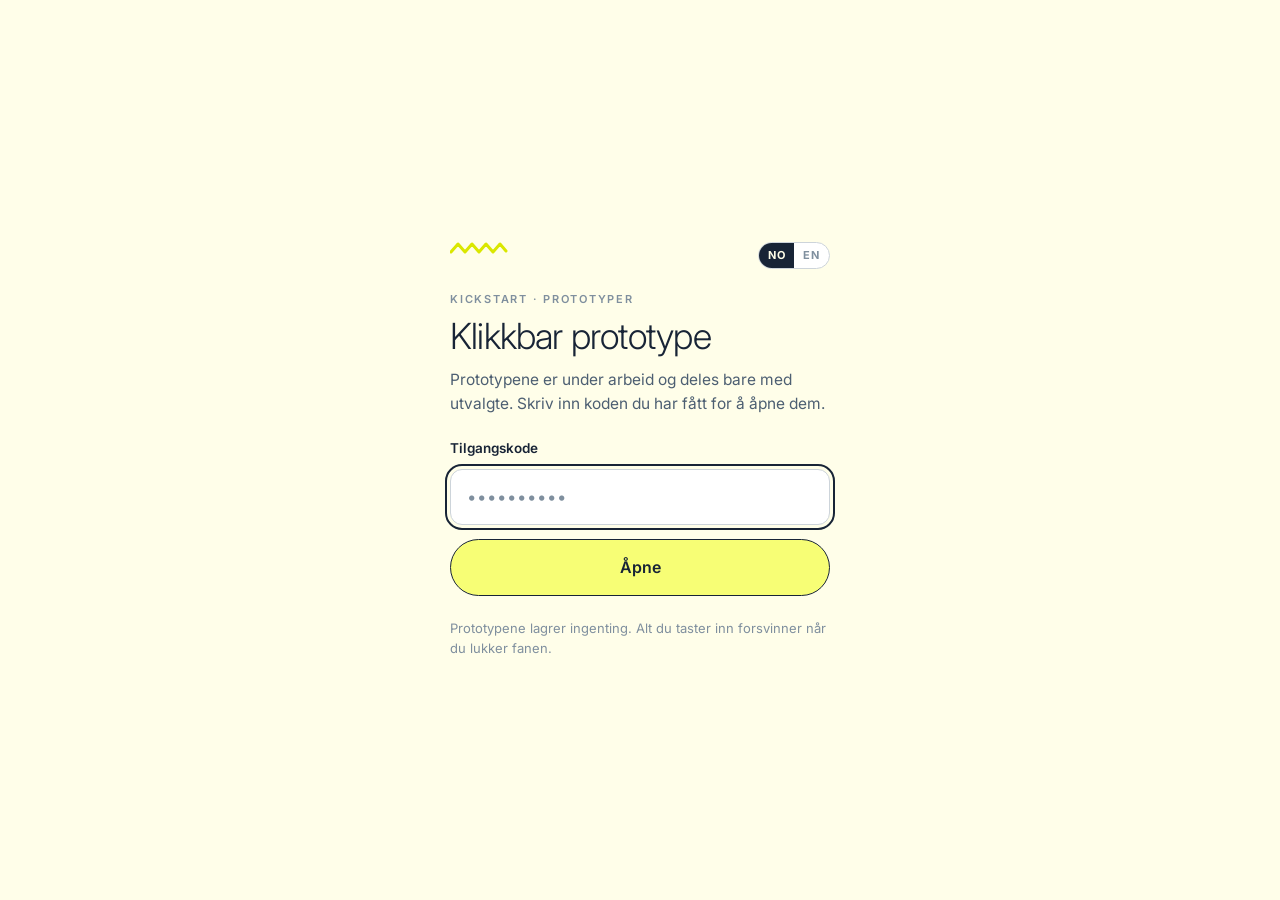
==== commit 1d5510ca: "Tilbakemeldingslinje med lenke til hver enkelt skjerm Ansatte som skal kommentere trenger å kunne pe" ====
--- a/onboarding/index.html
+++ b/onboarding/index.html
@@ -11,8 +11,9 @@
 <meta name="apple-mobile-web-app-capable" content="yes">
 <link rel="icon" href="data:image/svg+xml,%3Csvg xmlns='http://www.w3.org/2000/svg' viewBox='0 0 100 100'%3E%3Ctext y='.9em' font-size='90'%3E%E2%9A%A1%3C/text%3E%3C/svg%3E">
 <link rel="stylesheet" href="https://fonts.googleapis.com/css2?family=Inter:wght@300;400;500;600;700&display=swap">
-<link rel="stylesheet" href="../assets/kickstart.css?v=5">
-<script src="../assets/ks.js?v=5"></script>
+<link rel="stylesheet" href="../assets/kickstart.css?v=7">
+<script src="../assets/ks.js?v=7"></script>
+<script src="../assets/review.js?v=7"></script>
 <style>
   /* Komponenter som bare denne prototypen bruker */
   .intro-list { list-style: none; margin: 0; padding: 0; display: flex; flex-direction: column; gap: 2px; }
@@ -350,6 +351,16 @@
 
 <script>
 KS.addDict({
+  "review.proto": "Onboarding",
+  "review.0": "Velkommen",
+  "review.1": "Samtykker",
+  "review.2": "Hovedmål",
+  "review.3": "Kondisjonstrening",
+  "review.4": "Styrketrening",
+  "review.5": "Fellesgrupper",
+  "review.6": "Veiledere",
+  "review.7": "Oppsummering",
+  "review.8": "Kvittering",
   "common.optional": "Valgfritt",
   "common.required": "Påkrevd",
   "common.change":   "Endre",
@@ -470,6 +481,16 @@
   "s8.wait.k": "Mens du venter", "s8.wait.v": "Kom i gang-guiden",
   "s8.wait.d": "Fem korte punkter om hva som skjer den første uka, og hva du bør ha klart til første økt."
 }, {
+  "review.proto": "Onboarding",
+  "review.0": "Welcome",
+  "review.1": "Consents",
+  "review.2": "Goals",
+  "review.3": "Cardio",
+  "review.4": "Strength",
+  "review.5": "Group chats",
+  "review.6": "Guides",
+  "review.7": "Summary",
+  "review.8": "Receipt",
   "common.optional": "Optional",
   "common.required": "Required",
   "common.change":   "Change",
@@ -868,6 +889,7 @@
     paintChrome();
     clearAlert();
     elScreen.scrollTop = 0;
+    KSReview.setScreen(n, t("review.proto"), t("review." + n));
   }
 
   elNext.addEventListener("click", function () {
@@ -909,6 +931,7 @@
     paintScale("kondis");
     paintScale("styrke");
     paintChrome();
+    KSReview.setScreen(step, t("review.proto"), t("review." + step));
     if (step === 7) { buildSummary(); }
     var why = blocker(step);
     if (why && elAlert.getAttribute("data-state") === "shown") { elAlertText.textContent = why; }
@@ -922,6 +945,12 @@
   buildGoals();
   KS.init();
   go(0);
+  KSReview.init({
+    onRoute: function (id) {
+      var n = Number(id);
+      if (n >= 0 && n <= 8) { go(n); }
+    }
+  });
 })();
 </script>
 
--- a/assets/kickstart.css
+++ b/assets/kickstart.css
@@ -39,6 +39,12 @@
 
   --shadow-phone: 0 32px 70px -24px rgba(24,36,54,.45), 0 4px 12px rgba(24,36,54,.14);
   --shadow-bar:   0 -10px 20px -14px rgba(24,36,54,.35);
+
+  /* Tilbakemeldingslinja er verktøy, ikke innhold: samme uttrykk i begge temaer */
+  --reviewbar-h: 62px;
+  --review-bg:   #182436;
+  --review-ink:  #fffee9;
+  --review-line: rgba(247,254,117,.28);
 
   --font-head: "GT Planar", "Inter", system-ui, sans-serif;
   --font-body: "Inter", system-ui, -apple-system, sans-serif;
@@ -204,6 +210,8 @@
   overflow: hidden;
   min-height: 100dvh;
 }
+body.has-review .stage { min-height: calc(100dvh - var(--reviewbar-h)); }
+body.has-review .phone { min-height: calc(100dvh - var(--reviewbar-h)); }
 .statusbar { display: none; }
 
 .appbar {
@@ -605,6 +613,60 @@
 .done-next .d { font-size: 14px; color: var(--ink-2); }
 
 /* ==========================================================================
+   Tilbakemeldingslinje
+   Verktøy, ikke innhold. Derfor samme mørke uttrykk i begge temaer, så den
+   aldri forveksles med prototypen den ligger under.
+   ========================================================================== */
+
+.reviewbar {
+  position: fixed; left: 0; right: 0; bottom: 0; z-index: 40;
+  display: flex; align-items: center; justify-content: space-between;
+  gap: 14px;
+  padding: 10px 16px calc(10px + env(safe-area-inset-bottom, 0px));
+  background: var(--review-bg);
+  color: var(--review-ink);
+  border-top: 1px solid var(--review-line);
+}
+body.has-review .stage { padding-bottom: var(--reviewbar-h); }
+body:not(.is-open) .reviewbar { display: none; }
+
+.review-what { display: flex; flex-direction: column; min-width: 0; }
+.review-k {
+  font-size: 10px; font-weight: 700;
+  letter-spacing: .14em; text-transform: uppercase;
+  opacity: .62;
+}
+.review-label {
+  font-size: 14px; font-weight: 500;
+  white-space: nowrap; overflow: hidden; text-overflow: ellipsis;
+}
+
+.review-btn {
+  flex: none;
+  padding: 10px 18px;
+  border: 0; border-radius: 999px;
+  background: var(--accent); color: var(--accent-ink);
+  font-size: 14px; font-weight: 600;
+  cursor: pointer;
+  transition: transform .1s ease;
+}
+.review-btn:active { transform: scale(.97); }
+.reviewbar :focus-visible { outline: 2px solid var(--accent); outline-offset: 3px; }
+
+.review-toast {
+  position: fixed; z-index: 41;
+  left: 16px; right: 16px; bottom: calc(var(--reviewbar-h) + 12px);
+  margin: 0;
+  padding: 12px 15px;
+  border-radius: 12px;
+  background: var(--review-bg);
+  color: var(--review-ink);
+  border: 1px solid var(--review-line);
+  font-size: 13.5px;
+  box-shadow: 0 12px 28px -12px rgba(0,0,0,.5);
+}
+
+/* ==========================================================================
    Desktop: vis prototypen i en telefon
    ========================================================================== */
 
@@ -632,10 +694,16 @@
     width: 390px;
     min-height: 0;
     height: min(844px, calc(100dvh - 150px));
+  }
+  body.has-review .phone {
+    min-height: 0;
+    height: min(844px, calc(100dvh - 150px - var(--reviewbar-h)));
     border-radius: 44px;
     border: 10px solid var(--bezel);
     box-shadow: var(--shadow-phone);
   }
+
+  .review-toast { left: auto; right: 20px; max-width: 380px; }
 
   .statusbar {
     flex: none;
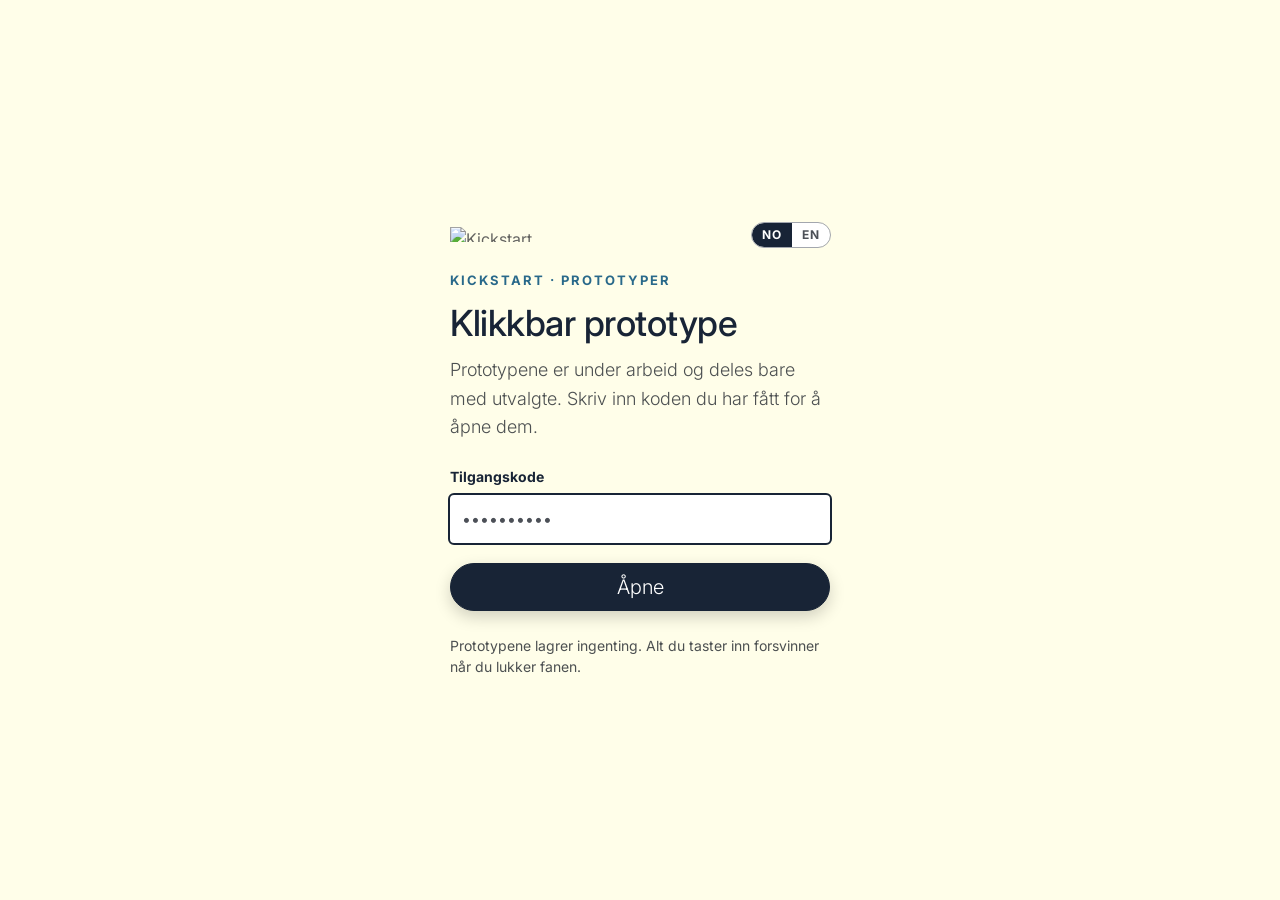
==== commit b225826d: "Designsystemet Kickstart Health på alle prototypene Stilarket er skrevet om rundt designsystemets to" ====
--- a/onboarding/index.html
+++ b/onboarding/index.html
@@ -10,50 +10,64 @@
 <meta name="theme-color" content="#fffee9">
 <meta name="apple-mobile-web-app-capable" content="yes">
 <link rel="icon" href="data:image/svg+xml,%3Csvg xmlns='http://www.w3.org/2000/svg' viewBox='0 0 100 100'%3E%3Ctext y='.9em' font-size='90'%3E%E2%9A%A1%3C/text%3E%3C/svg%3E">
-<link rel="stylesheet" href="https://fonts.googleapis.com/css2?family=Inter:wght@300;400;500;600;700&display=swap">
-<link rel="stylesheet" href="../assets/kickstart.css?v=7">
-<script src="../assets/ks.js?v=7"></script>
-<script src="../assets/review.js?v=7"></script>
+<link rel="preconnect" href="https://www.kickstart.no" crossorigin>
+<link rel="preconnect" href="https://fonts.gstatic.com" crossorigin>
+<link rel="stylesheet" href="https://fonts.googleapis.com/css2?family=Inter:wght@400;500;600;700&display=swap">
+<link rel="stylesheet" href="../assets/kickstart.css?v=11">
+<script src="../assets/ks.js?v=11"></script>
+<script src="../assets/review.js?v=11"></script>
 <style>
-  /* Komponenter som bare denne prototypen bruker */
-  .intro-list { list-style: none; margin: 0; padding: 0; display: flex; flex-direction: column; gap: 2px; }
+  /* Komponenter som bare onboardingen bruker – tilpasset for app av designsystemets tokens */
+  .intro-list { list-style: none; margin: 0; padding: 0; display: flex; flex-direction: column; }
   .intro-list li {
-    display: grid; grid-template-columns: 30px 1fr; gap: 12px;
-    align-items: baseline; padding: 12px 0;
-    border-top: 1px solid var(--line); font-size: 15px;
-  }
-  .intro-list li:last-child { border-bottom: 1px solid var(--line); }
+    display: grid; grid-template-columns: 32px 1fr; gap: var(--space-3);
+    align-items: baseline; padding: var(--space-3) 0;
+    border-top: 1px solid var(--border-subtle);
+  }
+  .intro-list li:last-child { border-bottom: 1px solid var(--border-subtle); }
   .intro-list .num {
-    font-size: 12px; font-weight: 700; letter-spacing: .06em;
-    color: var(--ink-3); font-variant-numeric: tabular-nums;
-  }
-  .intro-list .sub { display: block; font-size: 13px; color: var(--ink-2); }
+    font-family: var(--font-heading);
+    font-size: 12px; font-weight: 700; letter-spacing: 1.5px;
+    color: var(--primary-700); font-variant-numeric: tabular-nums;
+  }
+  .intro-list li > span:last-child > span:not(.sub) {
+    font-family: var(--font-heading); font-size: 18px; line-height: 1.3; font-weight: 500;
+    color: var(--brand-primary);
+  }
+  .intro-list .sub { display: block; margin-top: 2px; font-size: 14px; color: var(--text-tertiary); }
 
   .coach {
-    display: grid; grid-template-columns: 56px 1fr; gap: 15px;
-    background: var(--surface);
-    border: 1.5px solid var(--line);
-    border-radius: 16px; padding: 16px;
+    display: grid; grid-template-columns: 56px 1fr; gap: var(--space-4);
+    background: var(--surface-card);
+    outline: 1px solid var(--border-subtle);
+    border-radius: var(--radius-md);
+    padding: var(--space-5);
   }
   .avatar {
-    width: 56px; height: 56px; border-radius: 999px;
+    width: 56px; height: 56px; border-radius: var(--radius-full);
     display: grid; place-items: center;
-    font-family: var(--font-head); font-size: 19px; font-weight: 500;
-    color: var(--on-soft);
-  }
-  .avatar[data-tone="a"] { background: var(--soft-a); }
-  .avatar[data-tone="b"] { background: var(--soft-b); }
+    font-family: var(--font-heading); font-size: 20px; font-weight: 500;
+    color: var(--brand-primary);
+  }
+  .avatar[data-tone="a"] { background: var(--brand-primary-soft); }
+  .avatar[data-tone="b"] { background: var(--accent-skin-soft); }
   .coach .role {
-    font-size: 11px; font-weight: 600;
-    letter-spacing: .11em; text-transform: uppercase; color: var(--ink-3);
+    font-family: var(--font-heading);
+    font-size: 12px; font-weight: 700; letter-spacing: 1.5px; text-transform: uppercase;
+    color: var(--primary-700);
   }
   .coach .name {
-    font-family: var(--font-head); font-size: 21px; font-weight: 500;
-    line-height: 1.15; margin: 2px 0 0; letter-spacing: -.01em;
-  }
-  .coach .bio { font-size: 14px; color: var(--ink-2); margin: 8px 0 0; }
-
-  .step-top { margin-top: 16px; }
+    margin: var(--space-1) 0 0;
+    font-family: var(--font-heading); font-size: 24px; line-height: 1.2; font-weight: 400;
+    color: var(--brand-primary);
+  }
+  .coach .bio {
+    margin: var(--space-2) 0 0;
+    font-family: var(--font-heading); font-size: 16px; line-height: 1.5; font-weight: 300;
+    color: var(--text-tertiary);
+  }
+
+  .step-top { margin-top: var(--space-4); }
 </style>
 </head>
 <body>
@@ -61,7 +75,7 @@
 <div class="gate" id="gate">
   <div class="gate-card">
     <div class="gate-top">
-      <svg class="zigzag" viewBox="0 0 62 12" fill="none" aria-hidden="true"><path d="M1 10 8 2l7 8 7-8 7 8 7-8 7 8 7-8 6 7" stroke="var(--accent-deep)" stroke-width="3" stroke-linecap="round" stroke-linejoin="round"/></svg>
+      <img class="logo" src="https://www.kickstart.no/logo/kick-logo-w.svg" alt="Kickstart" width="107" height="15">
       <div class="langswitch" role="group" data-i18n-aria="lang.label" aria-label="Språk">
         <button type="button" data-lang="no" aria-pressed="true">NO</button>
         <button type="button" data-lang="en" aria-pressed="false">EN</button>
@@ -78,7 +92,7 @@
       <label for="code" data-i18n="gate.label">Tilgangskode</label>
       <input type="password" id="code" name="code" autocomplete="off" autocapitalize="none" spellcheck="false" placeholder="••••••••••">
       <p class="gate-err" id="gate-err" hidden role="status">
-        <svg width="16" height="16" viewBox="0 0 24 24" fill="none" stroke="currentColor" stroke-width="2.2" stroke-linecap="round" style="flex:none;margin-top:2px"><circle cx="12" cy="12" r="9"/><path d="M12 7.5v5"/><path d="M12 16.4h.01"/></svg>
+        <svg width="16" height="16" viewBox="0 0 24 24" fill="none" stroke="currentColor" stroke-width="1.5" stroke-linecap="round" style="flex:none;margin-top:2px"><circle cx="12" cy="12" r="9"/><path d="M12 7.5v5"/><path d="M12 16.4h.01"/></svg>
         <span data-i18n="gate.error">Feil kode.</span>
       </p>
       <button class="btn btn-primary" type="submit" data-i18n="gate.submit">Åpne</button>
@@ -90,7 +104,7 @@
 
 <div class="stage">
   <div class="stage-head">
-    <span class="mark">Kickstart</span>
+    <img class="logo" src="https://www.kickstart.no/logo/kick-logo-w.svg" alt="Kickstart" width="107" height="15">
     <span class="cap" data-i18n="ob.stagecap">Onboarding · klikkbar prototype</span>
   </div>
 
@@ -105,9 +119,9 @@
 
     <header class="appbar">
       <button class="iconbtn" id="back" type="button" aria-label="Tilbake">
-        <svg width="21" height="21" viewBox="0 0 24 24" fill="none" stroke="currentColor" stroke-width="1.9" stroke-linecap="round" stroke-linejoin="round"><path d="M15 5 8 12l7 7"/></svg>
+        <svg width="21" height="21" viewBox="0 0 24 24" fill="none" stroke="currentColor" stroke-width="1.5" stroke-linecap="round" stroke-linejoin="round"><path d="M15 5 8 12l7 7"/></svg>
       </button>
-      <span class="appbar-title">Kickstart</span>
+      <span class="appbar-title"><img class="logo" src="https://www.kickstart.no/logo/kick-logo-w.svg" alt="Kickstart" width="107" height="15"></span>
       <div class="langswitch" role="group" data-i18n-aria="lang.label" aria-label="Språk">
         <button type="button" data-lang="no" aria-pressed="true">NO</button>
         <button type="button" data-lang="en" aria-pressed="false">EN</button>
@@ -124,7 +138,7 @@
       <!-- 0 · Velkommen -->
       <section class="step is-active" data-step="0">
         <div>
-          <svg class="zigzag" viewBox="0 0 62 12" fill="none" aria-hidden="true"><path d="M1 10 8 2l7 8 7-8 7 8 7-8 7 8 7-8 6 7" stroke="var(--accent-deep)" stroke-width="3" stroke-linecap="round" stroke-linejoin="round"/></svg>
+          <svg class="zigzag" viewBox="0 0 62 12" fill="none" aria-hidden="true"><path d="M1 10 8 2l7 8 7-8 7 8 7-8 7 8 7-8 6 7" stroke="var(--secondary-600)" stroke-width="3" stroke-linecap="round" stroke-linejoin="round"/></svg>
           <p class="eyebrow step-top" data-i18n="s0.eyebrow">Velkommen inn</p>
           <h1 data-i18n="s0.h">Du har plassen din. Nå gjør vi klar planen din.</h1>
           <p class="lede" data-i18n="s0.lede">Før oppstartssamtalen vil vi bli litt bedre kjent med deg.</p>
@@ -150,7 +164,7 @@
 
         <div class="options">
           <button class="opt" type="button" data-consent="epost" aria-pressed="false">
-            <span class="tick" aria-hidden="true"><svg viewBox="0 0 24 24" fill="none" stroke="currentColor" stroke-width="3.4" stroke-linecap="round" stroke-linejoin="round"><path d="m4 12.5 5.2 5.3L20 6.6"/></svg></span>
+            <span class="tick" aria-hidden="true"><svg viewBox="0 0 24 24" fill="none" stroke="currentColor" stroke-width="2.5" stroke-linecap="round" stroke-linejoin="round"><path d="m4 12.5 5.2 5.3L20 6.6"/></svg></span>
             <span>
               <span class="opt-t"><span data-i18n="s1.email.t">E-post</span><span class="opt-opt" data-i18n="common.optional">Valgfritt</span></span>
               <span class="opt-d" data-i18n="s1.email.d">Ukesmenyer, oppskrifter og en påminnelse før hver oppstart.</span>
@@ -158,7 +172,7 @@
           </button>
 
           <button class="opt" type="button" data-consent="push" aria-pressed="false">
-            <span class="tick" aria-hidden="true"><svg viewBox="0 0 24 24" fill="none" stroke="currentColor" stroke-width="3.4" stroke-linecap="round" stroke-linejoin="round"><path d="m4 12.5 5.2 5.3L20 6.6"/></svg></span>
+            <span class="tick" aria-hidden="true"><svg viewBox="0 0 24 24" fill="none" stroke="currentColor" stroke-width="2.5" stroke-linecap="round" stroke-linejoin="round"><path d="m4 12.5 5.2 5.3L20 6.6"/></svg></span>
             <span>
               <span class="opt-t"><span data-i18n="s1.push.t">Push-varsler</span><span class="opt-opt" data-i18n="common.optional">Valgfritt</span></span>
               <span class="opt-d" data-i18n="s1.push.d">Beskjed når treneren legger ut en ny økt.</span>
@@ -166,7 +180,7 @@
           </button>
 
           <button class="opt" type="button" data-consent="risiko" aria-pressed="false">
-            <span class="tick" aria-hidden="true"><svg viewBox="0 0 24 24" fill="none" stroke="currentColor" stroke-width="3.4" stroke-linecap="round" stroke-linejoin="round"><path d="m4 12.5 5.2 5.3L20 6.6"/></svg></span>
+            <span class="tick" aria-hidden="true"><svg viewBox="0 0 24 24" fill="none" stroke="currentColor" stroke-width="2.5" stroke-linecap="round" stroke-linejoin="round"><path d="m4 12.5 5.2 5.3L20 6.6"/></svg></span>
             <span>
               <span class="opt-t"><span data-i18n="s1.risk.t">Trening på eget ansvar</span><span class="req" data-i18n="common.required">Påkrevd</span></span>
               <span class="opt-d" data-i18n="s1.risk.d">Jeg er kjent med at fysisk trening innebærer risiko for skade.</span>
@@ -255,14 +269,14 @@
 
         <div class="options">
           <button class="opt" type="button" data-community="ja" data-shape="round" aria-pressed="false">
-            <span class="tick" aria-hidden="true"><svg viewBox="0 0 24 24" fill="none" stroke="currentColor" stroke-width="3.4" stroke-linecap="round" stroke-linejoin="round"><path d="m4 12.5 5.2 5.3L20 6.6"/></svg></span>
+            <span class="tick" aria-hidden="true"><svg viewBox="0 0 24 24" fill="none" stroke="currentColor" stroke-width="2.5" stroke-linecap="round" stroke-linejoin="round"><path d="m4 12.5 5.2 5.3L20 6.6"/></svg></span>
             <span>
               <span class="opt-t" data-i18n="s5.yes.t">Ja, meld meg inn</span>
               <span class="opt-d" data-i18n="s5.yes.d">Du kan melde deg ut når som helst.</span>
             </span>
           </button>
           <button class="opt" type="button" data-community="nei" data-shape="round" aria-pressed="false">
-            <span class="tick" aria-hidden="true"><svg viewBox="0 0 24 24" fill="none" stroke="currentColor" stroke-width="3.4" stroke-linecap="round" stroke-linejoin="round"><path d="m4 12.5 5.2 5.3L20 6.6"/></svg></span>
+            <span class="tick" aria-hidden="true"><svg viewBox="0 0 24 24" fill="none" stroke="currentColor" stroke-width="2.5" stroke-linecap="round" stroke-linejoin="round"><path d="m4 12.5 5.2 5.3L20 6.6"/></svg></span>
             <span>
               <span class="opt-t" data-i18n="s5.no.t">Nei takk</span>
               <span class="opt-d" data-i18n="s5.no.d">Helt greit.</span>
@@ -313,7 +327,7 @@
       <!-- 8 · Ferdig -->
       <section class="step" data-step="8">
         <div>
-          <svg class="zigzag" viewBox="0 0 62 12" fill="none" aria-hidden="true"><path d="M1 10 8 2l7 8 7-8 7 8 7-8 7 8 7-8 6 7" stroke="var(--accent-deep)" stroke-width="3" stroke-linecap="round" stroke-linejoin="round"/></svg>
+          <svg class="zigzag" viewBox="0 0 62 12" fill="none" aria-hidden="true"><path d="M1 10 8 2l7 8 7-8 7 8 7-8 7 8 7-8 6 7" stroke="var(--secondary-600)" stroke-width="3" stroke-linecap="round" stroke-linejoin="round"/></svg>
           <p class="eyebrow step-top" data-i18n="s8.eyebrow">Sendt inn</p>
           <h1 data-i18n="s8.h">Takk. Nå er vi klare for deg.</h1>
           <p class="lede" data-i18n="s8.lede">Svarene dine ligger hos Kristiane og Ingrid.</p>
@@ -336,7 +350,7 @@
 
     <footer class="actionbar">
       <p class="alert" id="alert" data-state="hidden" role="status">
-        <svg width="16" height="16" viewBox="0 0 24 24" fill="none" stroke="currentColor" stroke-width="2.2" stroke-linecap="round" style="flex:none;margin-top:2px"><circle cx="12" cy="12" r="9"/><path d="M12 7.5v5"/><path d="M12 16.4h.01"/></svg>
+        <svg width="16" height="16" viewBox="0 0 24 24" fill="none" stroke="currentColor" stroke-width="1.5" stroke-linecap="round" style="flex:none;margin-top:2px"><circle cx="12" cy="12" r="9"/><path d="M12 7.5v5"/><path d="M12 16.4h.01"/></svg>
         <span id="alert-text"></span>
       </p>
       <button class="btn btn-primary" id="next" type="button">Kom i gang</button>
@@ -370,7 +384,7 @@
   "btn.start":    "Kom i gang",
   "btn.continue": "Fortsett",
   "btn.summary":  "Se oppsummeringen",
-  "btn.submit":   "Send inn svarene",
+  "btn.submit":   "Send svarene",
   "btn.restart":  "Start prototypen på nytt",
   "btn.menu":     "Tilbake til menyen",
 
@@ -500,7 +514,7 @@
   "btn.start":    "Get started",
   "btn.continue": "Continue",
   "btn.summary":  "See summary",
-  "btn.submit":   "Submit answers",
+  "btn.submit":   "Send answers",
   "btn.restart":  "Restart prototype",
   "btn.menu":     "Back to menu",
 
@@ -645,7 +659,7 @@
   var elAlert     = $("#alert");
   var elAlertText = $("#alert-text");
 
-  var checkSvg = '<svg viewBox="0 0 24 24" fill="none" stroke="currentColor" stroke-width="3.4" stroke-linecap="round" stroke-linejoin="round"><path d="m4 12.5 5.2 5.3L20 6.6"/></svg>';
+  var checkSvg = '<svg viewBox="0 0 24 24" fill="none" stroke="currentColor" stroke-width="2.5" stroke-linecap="round" stroke-linejoin="round"><path d="m4 12.5 5.2 5.3L20 6.6"/></svg>';
 
   /* ---------- Mål (bygges fra ordlista så språkbytte er gratis) ---------- */
   function buildGoals() {
--- a/assets/kickstart.css
+++ b/assets/kickstart.css
@@ -1,212 +1,222 @@
 /* ==========================================================================
-   Kickstart – delt design-system for prototypene
-   Farger og typografi er hentet fra kickstart.no sine egne CSS-variabler.
-   ========================================================================== */
+   Kickstart – delt stilark for prototypene
+   Bygger på designsystemet «Kickstart Health» (skillen kickstart-design).
+   Alle farger, fonter, avstander, radier og skygger er designsystemets egne
+   tokens, hentet fra kickstart.no.
+
+   Designsystemet har ingen app-mønstre (stegindikator, valgkort, merkelapper,
+   teller, oppsummeringsliste, mobiloverskrifter). De er laget her av de samme
+   tokenene og merket «Tilpasset for app» der de står.
+   ========================================================================== */
+
+/* GT Planar er lisensiert av Kickstart (Grilli Type). Filene lastes fra
+   kickstart.no, som tillater det med CORS. Ikke legg fontfilene i dette repoet. */
+@font-face { font-family: "GT Planar"; src: url("https://www.kickstart.no/fonts/GT_Planar/GT-Planar-Light.woff2") format("woff2"); font-weight: 300; font-style: normal; font-display: swap; }
+@font-face { font-family: "GT Planar"; src: url("https://www.kickstart.no/fonts/GT_Planar/GT-Planar-Regular.woff2") format("woff2"); font-weight: 400; font-style: normal; font-display: swap; }
+@font-face { font-family: "GT Planar"; src: url("https://www.kickstart.no/fonts/GT_Planar/GT-Planar-Medium.woff2") format("woff2"); font-weight: 500; font-style: normal; font-display: swap; }
+@font-face { font-family: "GT Planar"; src: url("https://www.kickstart.no/fonts/GT_Planar/GT-Planar-Bold.woff2") format("woff2"); font-weight: 700; font-style: normal; font-display: swap; }
 
 :root {
-  color-scheme: light;
-
-  --stage:        #d9e6ed;   /* ks primary-300 */
-  --stage-ink:    #375a6e;
-
-  --app-bg:       #fffee9;   /* ks brand-accent-soft */
-  --surface:      #ffffff;
-  --surface-2:    #faf9ec;
-
-  --ink:          #182436;   /* ks brand-primary */
-  --ink-2:        #4d5f72;
-  --ink-3:        #7f8f9e;
-
-  --line:         #e6e6d4;
-  --line-strong:  #cdd4da;
-
-  --accent:       #f7fe75;   /* ks brand-accent */
-  --accent-deep:  #dae700;   /* ks secondary-600 */
-  --accent-ink:   #182436;
-
-  --sel-bg:       #fffda9;   /* ks brand-accent-alt */
-  --sel-line:     #182436;
-
-  --soft-a:       #c1e4ef;   /* ks brand-primary-soft */
-  --soft-b:       #fee4d0;   /* ks accent-skin-soft */
-  --on-soft:      #182436;
-
-  --ok:           #009966;
-  --danger:       #b3000a;
-  --focus:        #182436;
-
-  --bezel:        #182436;
-
+  color-scheme: light;   /* Designsystemet har ikke mørkt tema – marineblått er en seksjonsvariant */
+
+  --font-heading: "GT Planar", "Inter", system-ui, sans-serif;
+  --font-body: "Inter", system-ui, sans-serif;
+
+  /* Merkevare */
+  --brand-primary: #182436;
+  --brand-primary-alt: #4282a4;
+  --brand-primary-soft: #c1e4ef;
+  --brand-accent: #f7fe75;
+  --brand-accent-alt: #fffda9;
+  --brand-accent-soft: #fffee9;
+  --accent-lime: #d6fb00;
+
+  /* Blåskala */
+  --primary-300: #d9e6ed; --primary-400: #c6d9e4; --primary-500: #8eb4c8;
+  --primary-600: #558fad; --primary-700: #29698a; --primary-800: #0f4f71;
+  --primary-900: #003658;
+
+  /* Gul–oliven-skala */
+  --secondary-300: #fffff4; --secondary-400: #fffec9; --secondary-500: #f9fe8f;
+  --secondary-600: #dae700; --secondary-700: #bec400; --secondary-800: #7a7f00;
+  --secondary-900: #4a4d00;
+
+  /* Nøytrale */
+  --neutral-100: #e8e9eb; --neutral-200: #d1d3d7; --neutral-400: #a3a7ae;
+
+  /* Tekst */
+  --text-primary: rgba(77, 77, 77, 0.87);
+  --text-secondary: rgba(10, 15, 24, 0.86);
+  --text-tertiary: rgba(10, 15, 24, 0.73);
+  --text-muted: rgba(10, 15, 24, 0.55);
+  --text-inverse: #ffffff;
+  --text-inverse-secondary: rgba(255, 255, 255, 0.86);
+  --text-inverse-tertiary: rgba(255, 255, 255, 0.73);
+
+  /* Flater og kanter */
+  --surface-page: #ffffff;
+  --surface-card: #ffffff;
+  --surface-cream: var(--brand-accent-soft);
+  --surface-muted: var(--neutral-100);
+  --surface-inverse: var(--brand-primary);
+  --surface-inverse-raised: rgba(255, 255, 255, 0.08);
+  --border-default: var(--neutral-400);
+  --border-subtle: var(--neutral-200);
+  --border-inverse: rgba(255, 255, 255, 0.10);
+
+  /* Status */
+  --success: #009966; --success-bg: #e9ffe5; --success-soft: #a4f4cf;
+  --warning: #e17100; --warning-bg: #ffffeb; --warning-soft: #fee685;
+  --danger: #e7000b;  --danger-bg: #fff2f2;  --danger-soft: #ffc9c9;
+  --info: var(--brand-primary-alt); --info-bg: var(--primary-300); --info-soft: var(--brand-primary-soft);
+
+  /* Illustrasjon og foto – aldri for tilstand */
+  --accent-skin-soft: #fee4d0;
+
+  /* Avstand – 4px-rutenett */
+  --space-1: 4px; --space-2: 8px; --space-3: 12px; --space-4: 16px;
+  --space-5: 20px; --space-6: 24px; --space-7: 28px; --space-8: 32px;
+  --space-10: 40px; --space-12: 48px;
+
+  /* Radius */
+  --radius-xs: 2px; --radius-sm: 4px; --radius-md: 8px; --radius-lg: 16px;
+  --radius-xl: 24px; --radius-pill: 80px; --radius-full: 9999px;
+
+  /* Skygge */
+  --shadow-button: 0 1px 10px 0 rgba(0,0,0,.12), 0 4px 5px 0 rgba(0,0,0,.14), 0 2px 4px -1px rgba(0,0,0,.2);
+  --shadow-button-primary: 0 6px 16px rgba(0,0,0,.18);
+  --shadow-card: 0 20px 20px rgba(4,18,31,.18);
+  --shadow-focus: 0 0 0 3px rgba(247,254,117,.6);
+
+  --measure-body: 560px;
+
+  /* Prototyperammen rundt appen – ikke en del av merkevaren */
+  --reviewbar-h: 62px;
   --shadow-phone: 0 32px 70px -24px rgba(24,36,54,.45), 0 4px 12px rgba(24,36,54,.14);
-  --shadow-bar:   0 -10px 20px -14px rgba(24,36,54,.35);
-
-  /* Tilbakemeldingslinja er verktøy, ikke innhold: samme uttrykk i begge temaer */
-  --reviewbar-h: 62px;
-  --review-bg:   #182436;
-  --review-ink:  #fffee9;
-  --review-line: rgba(247,254,117,.28);
-
-  --font-head: "GT Planar", "Inter", system-ui, sans-serif;
-  --font-body: "Inter", system-ui, -apple-system, sans-serif;
-}
-
-@media (prefers-color-scheme: dark) {
-  :root:not([data-theme="light"]) {
-    color-scheme: dark;
-    --stage:       #0b131e;
-    --stage-ink:   #8ba3b8;
-    --app-bg:      #121d2c;
-    --surface:     #1a2739;
-    --surface-2:   #223146;
-    --ink:         #f2f6f8;
-    --ink-2:       #a9b9c9;
-    --ink-3:       #7d8fa2;
-    --line:        #2c3d53;
-    --line-strong: #3b5069;
-    --sel-bg:      #2e3a1c;
-    --sel-line:    #f7fe75;
-    --soft-a:      #2b4b5e;
-    --soft-b:      #4d3a2d;
-    --on-soft:     #f2f6f8;
-    --ok:          #4ad6a0;
-    --danger:      #ff8a8a;
-    --focus:       #f7fe75;
-    --bezel:       #2c3d53;
-    --shadow-phone: 0 32px 70px -24px rgba(0,0,0,.7), 0 4px 12px rgba(0,0,0,.4);
-    --shadow-bar:   0 -10px 20px -14px rgba(0,0,0,.6);
-  }
-}
-
-:root[data-theme="dark"] {
-  color-scheme: dark;
-  --stage:       #0b131e;
-  --stage-ink:   #8ba3b8;
-  --app-bg:      #121d2c;
-  --surface:     #1a2739;
-  --surface-2:   #223146;
-  --ink:         #f2f6f8;
-  --ink-2:       #a9b9c9;
-  --ink-3:       #7d8fa2;
-  --line:        #2c3d53;
-  --line-strong: #3b5069;
-  --sel-bg:      #2e3a1c;
-  --sel-line:    #f7fe75;
-  --soft-a:      #2b4b5e;
-  --soft-b:      #4d3a2d;
-  --on-soft:     #f2f6f8;
-  --ok:          #4ad6a0;
-  --danger:      #ff8a8a;
-  --focus:       #f7fe75;
-  --bezel:       #2c3d53;
-  --shadow-phone: 0 32px 70px -24px rgba(0,0,0,.7), 0 4px 12px rgba(0,0,0,.4);
-  --shadow-bar:   0 -10px 20px -14px rgba(0,0,0,.6);
 }
 
 * { box-sizing: border-box; }
 
 body {
   margin: 0;
-  background: var(--stage);
-  color: var(--ink);
+  background: var(--primary-300);
+  color: var(--text-primary);
   font-family: var(--font-body);
   font-size: 16px;
-  line-height: 1.55;
+  line-height: 1.5;
   -webkit-font-smoothing: antialiased;
 }
 
 :where(button, input, textarea, select) { font: inherit; color: inherit; }
 :where(a) { color: inherit; }
-:focus-visible { outline: 2px solid var(--focus); outline-offset: 3px; border-radius: 4px; }
 img { max-width: 100%; }
 [hidden] { display: none !important; }
 
+/* Lys bunn: fokusring i marineblått – den gule ringen når ikke 3:1 på krem og hvitt */
+:focus-visible { outline: 2px solid var(--brand-primary); outline-offset: 2px; }
+
 h1, h2, h3 {
-  font-family: var(--font-head);
-  font-weight: 300;
-  line-height: 1.04;
-  letter-spacing: -0.022em;
+  font-family: var(--font-heading);
+  color: var(--brand-primary);
+  font-weight: 500;
+  letter-spacing: -0.5px;
   text-wrap: balance;
   margin: 0;
 }
 
+/* Tilpasset for app: h3 (48px/500) skalert ned til mobil, samme vekt og sporing */
+.display, .gate-card h1, .step h1 { font-size: 36px; line-height: 1.1; }
+.step h2 { font-size: 28px; line-height: 1.15; }
+
+/* Overline, sterk variant (13px i primary-700 – passerer 4,5:1) */
 .eyebrow {
-  font-size: 11px; font-weight: 600;
-  letter-spacing: .16em; text-transform: uppercase;
-  color: var(--ink-3);
-  margin: 0 0 10px;
-}
-.lede { margin: 12px 0 0; color: var(--ink-2); font-size: 15.5px; max-width: 34ch; }
-.fine { margin: 0; font-size: 13px; color: var(--ink-3); }
+  font-family: var(--font-heading);
+  font-size: 13px; font-weight: 700; line-height: 1.5;
+  letter-spacing: 2px; text-transform: uppercase;
+  color: var(--primary-700);
+  margin: 0 0 14px;
+}
+
+/* subtitle-3 */
+.lede {
+  margin: var(--space-3) 0 0;
+  font-family: var(--font-heading);
+  font-size: 18px; line-height: 1.6; font-weight: 300;
+  color: var(--text-tertiary);
+  max-width: var(--measure-body);
+}
+
+/* body-2 */
+.fine { margin: 0; font-size: 14px; line-height: 1.5; color: var(--text-tertiary); }
+
 .zigzag { display: block; width: 62px; height: 12px; }
+.logo { display: block; height: 15px; width: auto; }
 
 /* ==========================================================================
    Tilgangskode
-   Låsen vises som standard. Uten JS forblir den på, og innholdet lekker ikke.
    ========================================================================== */
 
 body:not(.is-open) .stage { display: none; }
 
 .gate {
   position: fixed; inset: 0; z-index: 50;
-  background: var(--app-bg);
+  background: var(--surface-cream);
   display: flex; align-items: center; justify-content: center;
-  padding: 28px 22px;
+  padding: var(--space-8) var(--space-5);
   overflow-y: auto;
 }
 body.is-open .gate { display: none; }
 
-.gate-card { width: 100%; max-width: 380px; display: flex; flex-direction: column; gap: 22px; }
-.gate-card h1 { font-size: 36px; }
+.gate-card { width: 100%; max-width: 380px; display: flex; flex-direction: column; gap: var(--space-6); }
 .gate-card .lede { max-width: none; }
-.gate-top { display: flex; justify-content: space-between; align-items: flex-start; gap: 16px; }
-
-.gate-form { display: flex; flex-direction: column; gap: 10px; }
-.gate-form label { font-size: 13.5px; font-weight: 600; }
-.gate-form .btn { margin-top: 4px; }
+.gate-top { display: flex; justify-content: space-between; align-items: center; gap: var(--space-4); }
+
+.gate-form { display: flex; flex-direction: column; gap: var(--space-2); }
+.gate-form label { font-size: 14px; font-weight: 700; color: var(--brand-primary); }
+.gate-form .btn { margin-top: var(--space-3); }
 .gate-err {
-  margin: 0; font-size: 13px; font-weight: 500; color: var(--danger);
-  display: flex; gap: 7px; align-items: flex-start;
-}
-.gate-err[hidden] { display: none; }
-
-/* ==========================================================================
-   Språkvelger
+  margin: 0; font-size: 14px; font-weight: 500; color: var(--danger);
+  display: flex; gap: var(--space-2); align-items: flex-start;
+}
+
+/* ==========================================================================
+   Språkvelger – tilpasset for app
    ========================================================================== */
 
 .langswitch {
   display: inline-flex;
-  border: 1.5px solid var(--line-strong);
-  border-radius: 999px;
+  outline: 1px solid var(--border-default);
+  border-radius: var(--radius-full);
   overflow: hidden;
   flex: none;
-  background: var(--surface);
+  background: var(--surface-card);
 }
 .langswitch button {
   border: 0; background: none;
-  padding: 4px 9px;
-  font-size: 11px; font-weight: 700; letter-spacing: .07em;
-  color: var(--ink-3);
-  cursor: pointer;
-  line-height: 1.6;
-}
-.langswitch button:hover { color: var(--ink); }
-.langswitch button[aria-pressed="true"] { background: var(--ink); color: var(--app-bg); }
-
-/* ==========================================================================
-   Scene og telefonramme
+  padding: 3px 10px;
+  font-family: var(--font-heading);
+  font-size: 12px; font-weight: 700; letter-spacing: 1px; line-height: 1.5;
+  color: var(--text-tertiary);
+  cursor: pointer;
+}
+.langswitch button:hover { color: var(--brand-primary); }
+.langswitch button[aria-pressed="true"] { background: var(--brand-primary); color: var(--text-inverse); }
+
+/* ==========================================================================
+   Scene og telefon
    ========================================================================== */
 
 .stage {
   min-height: 100dvh;
   display: flex; flex-direction: column; align-items: center;
-  gap: 18px; padding: 0;
+  gap: var(--space-5); padding: 0;
 }
 .stage-head, .stage-foot { display: none; }
 
 .phone {
   width: 100%;
   display: flex; flex-direction: column;
-  background: var(--app-bg);
+  background: var(--surface-cream);
   overflow: hidden;
   min-height: 100dvh;
 }
@@ -217,501 +227,536 @@
 .appbar {
   flex: none;
   display: grid;
-  grid-template-columns: 44px 1fr 64px;
-  align-items: center; gap: 8px;
-  padding: 14px 14px 10px;
-  background: var(--app-bg);
-}
-.appbar-title {
-  text-align: center;
-  font-size: 11px; font-weight: 600;
-  letter-spacing: .14em; text-transform: uppercase;
-  color: var(--ink-2);
-}
+  grid-template-columns: 44px 1fr 72px;
+  align-items: center; gap: var(--space-2);
+  padding: var(--space-4) var(--space-4) var(--space-3);
+  background: var(--surface-cream);
+}
+.appbar-title { justify-self: center; display: flex; }
 .appbar .langswitch { justify-self: end; }
 
 .iconbtn {
-  width: 40px; height: 40px;
+  width: 44px; height: 44px;
   display: grid; place-items: center;
-  background: none; border: 0; border-radius: 999px;
-  cursor: pointer; color: var(--ink);
-}
-.iconbtn:hover { background: rgba(128,128,128,.13); }
+  background: none; border: 0; border-radius: var(--radius-full);
+  cursor: pointer; color: var(--brand-primary);
+}
+.iconbtn:hover { background: rgba(209, 211, 215, .45); }
 .iconbtn[data-state="hidden"] { visibility: hidden; pointer-events: none; }
 
 .screen {
   flex: 1 1 auto;
   overflow-y: auto;
   overscroll-behavior: contain;
-  padding: 6px 20px 26px;
+  padding: var(--space-2) var(--space-5) var(--space-8);
   -webkit-overflow-scrolling: touch;
 }
 
 /* ==========================================================================
-   Skjemafelt
-   ========================================================================== */
-
-.field { display: flex; flex-direction: column; gap: 8px; }
-.field > label { font-size: 13.5px; font-weight: 600; }
-.field .hint { font-size: 13px; color: var(--ink-3); margin: -4px 0 0; }
-
-textarea, input[type="text"], input[type="password"] {
-  width: 100%;
-  background: var(--surface);
-  border: 1.5px solid var(--line);
-  border-radius: 12px;
-  padding: 12px 14px;
-  font-size: 15px;
-  color: var(--ink);
-}
-input[type="password"] { padding: 14px 16px; font-size: 17px; letter-spacing: .06em; }
-textarea { min-height: 84px; resize: vertical; }
-textarea::placeholder, input::placeholder { color: var(--ink-3); }
-textarea:focus, input:focus { border-color: var(--line-strong); }
-
-/* ==========================================================================
-   Knapper
-   ========================================================================== */
-
-.actionbar {
-  flex: none;
-  padding: 12px 20px calc(14px + env(safe-area-inset-bottom, 0px));
-  background: var(--app-bg);
-  box-shadow: var(--shadow-bar);
-  display: flex; flex-direction: column; gap: 9px;
-}
-.alert {
-  font-size: 13px; color: var(--danger); font-weight: 500;
-  display: flex; gap: 7px; align-items: flex-start;
-}
-.alert[data-state="hidden"] { display: none; }
-
-.btn {
-  width: 100%;
-  padding: 15px 20px;
-  border-radius: 999px;
-  border: 1.5px solid transparent;
-  font-size: 16px; font-weight: 600;
-  cursor: pointer;
-  transition: transform .1s ease, opacity .16s ease, background .16s ease;
-}
-.btn:active { transform: scale(.985); }
-.btn-primary { background: var(--accent); color: var(--accent-ink); border-color: var(--accent-ink); }
-.btn-primary[data-blocked="yes"] { opacity: .42; }
-.btn-ghost { background: none; color: var(--ink); border-color: var(--line-strong); }
-.btn-text {
-  background: none; border: 0; padding: 8px;
-  font-size: 14px; font-weight: 600; color: var(--ink-2);
-  text-decoration: underline; text-underline-offset: 3px; cursor: pointer;
-}
-.btn-text:hover { color: var(--ink); }
-
-/* ==========================================================================
-   Meny – prototypeoversikt
-   ========================================================================== */
-
-.menu-group { display: flex; flex-direction: column; gap: 10px; }
-.menu-group + .menu-group { margin-top: 8px; }
-.menu-label {
-  font-size: 11px; font-weight: 600;
-  letter-spacing: .14em; text-transform: uppercase;
-  color: var(--ink-3);
-  margin: 0;
-}
-
-.proto {
-  display: grid;
-  grid-template-columns: 1fr 20px;
-  gap: 14px;
-  align-items: center;
-  text-align: left;
-  text-decoration: none;
-  padding: 17px 18px;
-  background: var(--surface);
-  border: 1.5px solid var(--line);
-  border-radius: 16px;
-  transition: border-color .16s ease, transform .1s ease;
-}
-.proto:hover { border-color: var(--ink-3); }
-.proto:active { transform: scale(.99); }
-.proto .name {
-  display: block;
-  font-family: var(--font-head); font-size: 23px; font-weight: 500;
-  letter-spacing: -.012em; line-height: 1.15;
-}
-.proto .desc { display: block; font-size: 14px; color: var(--ink-2); margin: 6px 0 0; }
-.proto .chev { color: var(--ink-3); }
-
-.tag {
-  display: inline-block;
-  font-size: 10.5px; font-weight: 700;
-  letter-spacing: .09em; text-transform: uppercase;
-  padding: 2px 8px; border-radius: 999px;
-  margin-bottom: 9px;
-}
-.tag[data-tone="ready"]   { background: var(--accent); color: var(--accent-ink); }
-.tag[data-tone="planned"] { background: var(--surface-2); color: var(--ink-3); border: 1px solid var(--line); }
-
-.proto[data-state="planned"] {
-  background: none;
-  border-style: dashed;
-  cursor: default;
-}
-.proto[data-state="planned"]:hover { border-color: var(--line); }
-.proto[data-state="planned"]:active { transform: none; }
-.proto[data-state="planned"] .name { color: var(--ink-3); }
-.proto[data-state="planned"] .chev { visibility: hidden; }
-
-/* ==========================================================================
-   Stegindikator og steg
+   Stegindikator og steg – tilpasset for app
    ========================================================================== */
 
 .progress {
   flex: none;
-  padding: 0 16px 14px;
-  display: flex; flex-direction: column; gap: 7px;
+  padding: 0 var(--space-5) var(--space-4);
+  display: flex; flex-direction: column; gap: var(--space-2);
 }
 .progress[data-state="hidden"] { visibility: hidden; }
-.track { display: flex; gap: 4px; }
+.track { display: flex; gap: var(--space-1); }
 .seg {
-  height: 4px; flex: 1; border-radius: 99px;
-  background: var(--line-strong);
+  height: 4px; flex: 1;
+  border-radius: var(--radius-xs);
+  background: var(--neutral-200);
   transition: background .3s ease;
 }
-.seg.is-done { background: var(--ink); }
-.seg.is-now  { background: var(--accent-deep); }
+.seg.is-done { background: var(--brand-primary); }
+.seg.is-now  { background: var(--secondary-600); }
 .progress-label {
-  font-size: 11px; font-weight: 600;
-  letter-spacing: .1em; text-transform: uppercase;
-  color: var(--ink-3);
-}
-
-.step { display: none; flex-direction: column; gap: 20px; }
-.step.is-active { display: flex; animation: ks-rise .34s cubic-bezier(.22,.7,.3,1) both; }
-@keyframes ks-rise { from { opacity: 0; transform: translateY(10px); } to { opacity: 1; transform: none; } }
+  font-family: var(--font-heading);
+  font-size: 12px; font-weight: 700; letter-spacing: 1.5px; line-height: 1.5;
+  text-transform: uppercase;
+  color: var(--primary-700);
+}
+
+.step { display: none; flex-direction: column; gap: var(--space-6); }
+.step.is-active { display: flex; animation: ks-rise .3s ease-out both; }
+@keyframes ks-rise { from { opacity: 0; transform: translateY(8px); } to { opacity: 1; transform: none; } }
 @media (prefers-reduced-motion: reduce) {
   .step.is-active { animation: none; }
   .seg { transition: none; }
 }
-.step h1 { font-size: 34px; }
-.step h2 { font-size: 29px; }
-
-/* ==========================================================================
-   Valgrader
-   ========================================================================== */
-
-.options { display: flex; flex-direction: column; gap: 10px; }
+
+/* ==========================================================================
+   Skjemafelt – FormField
+   Kontrollen har ingen kant, men en 1px outline, radius-sm og hvit flate.
+   ========================================================================== */
+
+.field { display: flex; flex-direction: column; gap: var(--space-2); }
+.field > label { font-size: 14px; font-weight: 700; line-height: 1.5; color: var(--brand-primary); }
+.field .hint { margin: 0; font-size: 14px; line-height: 1.5; color: var(--text-tertiary); }
+
+textarea, input[type="text"], input[type="password"], input[type="date"] {
+  display: block;
+  width: 100%;
+  border: none;
+  border-radius: var(--radius-sm);
+  outline: 1px solid var(--border-default);
+  background: var(--surface-card);
+  color: var(--text-secondary);
+  font-family: var(--font-body);
+  font-size: 16px;   /* 16px, ikke 14px: mindre tekst får iOS til å zoome inn ved fokus */
+  line-height: 1.5;
+}
+input[type="text"], input[type="password"], input[type="date"] { padding: 12px 12px; min-height: 48px; }
+textarea { min-height: 112px; padding: 12px 16px; resize: vertical; }
+textarea::placeholder, input::placeholder { color: var(--text-tertiary); }
+textarea:focus-visible, input:focus-visible,
+textarea:focus, input:focus { outline: 2px solid var(--brand-primary); outline-offset: 0; }
+input:disabled { opacity: .45; cursor: not-allowed; }
+
+/* Mykt tak på fritekst – tilpasset for app. Gult over grensen, stopper aldri skrivingen. */
+.limit-count {
+  display: flex; justify-content: flex-end;
+  margin: 0;
+  font-size: 14px; line-height: 1.5; color: var(--text-tertiary);
+  font-variant-numeric: tabular-nums;
+}
+.limit-count b { font-weight: 500; }
+.limit-count.is-over .wc-pill {
+  background: var(--brand-accent); color: var(--brand-primary);
+  padding: 2px 12px; border-radius: var(--radius-full);
+}
+.limit-count.is-over b { font-weight: 700; }
+textarea.is-over, textarea.is-over:focus {
+  outline: 2px solid var(--secondary-800);
+  box-shadow: 0 0 0 5px rgba(247, 254, 117, .7);
+}
+
+/* ==========================================================================
+   Knapper – Button (pille, GT Planar)
+   ========================================================================== */
+
+.btn {
+  display: inline-flex; align-items: center; justify-content: center; gap: var(--space-2);
+  width: 100%;
+  padding: 8px 20px;                 /* lg */
+  border-radius: var(--radius-pill);
+  border: 1px solid transparent;
+  font-family: var(--font-heading);
+  font-size: 20px; line-height: 1.5;
+  cursor: pointer;
+  text-decoration: none;
+  transition: background-color .2s, color .2s, border-color .2s, opacity .2s;
+}
+.btn:active { transform: translateY(1px); }
+
+/* Contained primary */
+.btn-primary {
+  background: var(--brand-primary); border-color: var(--brand-primary);
+  color: var(--text-inverse); font-weight: 300;
+  box-shadow: var(--shadow-button-primary);
+}
+.btn-primary:hover { background: var(--primary-800); border-color: var(--primary-800); }
+.btn-primary[data-blocked="yes"] { opacity: .45; box-shadow: none; }
+
+/* Outlined primary */
+.btn-ghost {
+  background: transparent; border-color: var(--brand-primary);
+  color: var(--brand-primary); font-weight: 400;
+}
+.btn-ghost:hover { background: rgba(209, 211, 215, .45); }
+
+/* Text */
+.btn-text {
+  background: none; border: 0; padding: var(--space-2) 0;
+  font-family: var(--font-heading);
+  font-size: 16px; font-weight: 400; color: var(--brand-primary);
+  cursor: pointer;
+  text-decoration: underline; text-underline-offset: 3px;
+}
+
+.actionbar {
+  flex: none;
+  padding: var(--space-3) var(--space-5) calc(var(--space-4) + env(safe-area-inset-bottom, 0px));
+  background: var(--surface-cream);
+  border-top: 1px solid var(--border-subtle);
+  display: flex; flex-direction: column; gap: var(--space-2);
+}
+.alert {
+  margin: 0;
+  font-size: 14px; font-weight: 500; color: var(--danger);
+  display: flex; gap: var(--space-2); align-items: flex-start;
+}
+.alert[data-state="hidden"] { display: none; }
+
+/* ==========================================================================
+   Valgkort – tilpasset for app (lyst kort, radius-md)
+   ========================================================================== */
+
+.options { display: flex; flex-direction: column; gap: var(--space-3); }
 
 .opt {
   display: grid;
   grid-template-columns: 24px 1fr;
-  gap: 14px; align-items: start;
+  gap: var(--space-3); align-items: start;
   width: 100%; text-align: left;
-  padding: 15px 16px;
-  background: var(--surface);
-  border: 1.5px solid var(--line);
-  border-radius: 14px;
-  cursor: pointer;
-  transition: border-color .16s ease, background .16s ease, transform .1s ease;
-}
-.opt:hover { border-color: var(--line-strong); }
-.opt:active { transform: scale(.99); }
-.opt.is-on { background: var(--sel-bg); border-color: var(--sel-line); }
-
-.opt-t { font-weight: 600; font-size: 15.5px; display: block; }
-.opt-d { display: block; font-size: 13.5px; color: var(--ink-2); margin-top: 3px; }
-.opt.is-on .opt-d { color: var(--ink); opacity: .82; }
-
+  padding: var(--space-4);
+  background: var(--surface-card);
+  border: 0;
+  outline: 1px solid var(--border-default);
+  border-radius: var(--radius-md);
+  cursor: pointer;
+  transition: background-color .2s, outline-color .2s;
+}
+.opt:hover { background: var(--secondary-300); }
+.opt.is-on { background: var(--brand-accent-alt); outline: 2px solid var(--brand-primary); }
+
+.opt-t {
+  display: block;
+  font-family: var(--font-heading);
+  font-size: 18px; line-height: 1.3; font-weight: 500;
+  color: var(--brand-primary);
+}
+.opt-d { display: block; margin-top: var(--space-1); font-size: 14px; line-height: 1.5; color: var(--text-tertiary); }
+
+/* Avkrysning som en native checkbox med accent-color brand-primary */
 .tick {
-  width: 24px; height: 24px;
-  border-radius: 7px;
-  border: 1.5px solid var(--line-strong);
-  background: var(--surface);
+  width: 22px; height: 22px;
+  border-radius: var(--radius-sm);
+  border: 1.5px solid var(--text-tertiary);
+  background: var(--surface-card);
   display: grid; place-items: center;
   margin-top: 1px;
 }
-.opt[data-shape="round"] .tick { border-radius: 999px; }
-.tick svg { width: 14px; height: 14px; opacity: 0; transform: scale(.6); transition: opacity .14s ease, transform .14s ease; }
-.opt.is-on .tick { background: var(--accent); border-color: var(--accent-ink); }
-.opt.is-on .tick svg { opacity: 1; transform: none; color: var(--accent-ink); }
-
-.req {
-  display: inline-block;
-  font-size: 10.5px; font-weight: 700;
-  letter-spacing: .09em; text-transform: uppercase;
-  padding: 2px 7px; border-radius: 99px;
-  background: var(--ink); color: var(--app-bg);
-  margin-left: 8px; vertical-align: 2px;
-}
+.opt[data-shape="round"] .tick { border-radius: var(--radius-full); }
+.tick svg { width: 13px; height: 13px; opacity: 0; transform: scale(.6); transition: opacity .15s, transform .15s; }
+.opt.is-on .tick { background: var(--brand-primary); border-color: var(--brand-primary); }
+.opt.is-on .tick svg { opacity: 1; transform: none; color: var(--text-inverse); }
+
+/* Små etiketter i titler */
 .opt-opt {
-  display: inline-block;
-  font-size: 10.5px; font-weight: 600;
-  letter-spacing: .09em; text-transform: uppercase;
-  color: var(--ink-3); margin-left: 8px; vertical-align: 2px;
-}
-
-/* ==========================================================================
-   Skala 1–5
-   ========================================================================== */
-
-.scale { display: flex; flex-direction: column; gap: 10px; }
-.scale-row { display: flex; gap: 7px; }
+  display: inline-block; margin-left: var(--space-2); vertical-align: 2px;
+  font-family: var(--font-body);
+  font-size: 12px; font-weight: 500; letter-spacing: 0; text-transform: none;
+  color: var(--text-tertiary);
+}
+
+/* ==========================================================================
+   Badge – pille med prikk. Teksten er alltid brand-primary, fargen bor i prikken.
+   ========================================================================== */
+
+.badge, .tag, .req {
+  display: inline-flex; align-items: center; gap: var(--space-2);
+  padding: 4px 12px;
+  border-radius: var(--radius-full);
+  font-family: var(--font-heading);
+  font-size: 12px; font-weight: 700; letter-spacing: .2px; line-height: 1.5;
+  color: var(--brand-primary);
+  background: var(--brand-accent);
+}
+.badge::before, .tag::before, .req::before {
+  content: ""; width: 6px; height: 6px; border-radius: var(--radius-full);
+  background: var(--brand-primary); flex: none;
+}
+.req { margin-left: var(--space-2); vertical-align: 2px; padding: 2px 10px; }
+:is(.badge, .tag)[data-tone="ready"] { background: var(--success-bg); }
+:is(.badge, .tag)[data-tone="ready"]::before { background: var(--success); }
+:is(.badge, .tag):is([data-tone="planned"], [data-tone="quiet"]) { background: var(--surface-muted); }
+:is(.badge, .tag):is([data-tone="planned"], [data-tone="quiet"])::before { background: var(--neutral-400); }
+
+/* ==========================================================================
+   Merkelapper – tilpasset for app
+   ========================================================================== */
+
+.chips { display: flex; flex-wrap: wrap; gap: var(--space-2); }
+
+.chip {
+  display: inline-flex; align-items: center; gap: 6px;
+  padding: 8px 14px;
+  border: 0;
+  outline: 1px solid var(--border-default);
+  border-radius: var(--radius-full);
+  background: var(--surface-card);
+  font-family: var(--font-heading);
+  font-size: 15px; font-weight: 400; line-height: 1.3;
+  color: var(--brand-primary);
+  text-align: left;
+  cursor: pointer;
+  transition: background-color .15s;
+}
+.chip:hover { background: var(--secondary-300); }
+.chip.is-on { background: var(--brand-accent); outline: 1px solid var(--brand-primary); font-weight: 500; }
+.chip svg { width: 12px; height: 12px; flex: none; opacity: 0; margin-left: -18px; transition: opacity .15s, margin .15s; }
+.chip.is-on svg { opacity: 1; margin-left: 0; }
+
+/* ==========================================================================
+   Skala 1–5 – tilpasset for app
+   ========================================================================== */
+
+.scale { display: flex; flex-direction: column; gap: var(--space-3); }
+.scale-row { display: flex; gap: var(--space-2); }
 .dot {
   flex: 1; aspect-ratio: 1 / 1; min-width: 0;
-  border: 1.5px solid var(--line-strong);
-  background: var(--surface);
-  border-radius: 13px;
-  font-size: 17px; font-weight: 500;
+  border: 0;
+  outline: 1px solid var(--border-default);
+  border-radius: var(--radius-md);
+  background: var(--surface-card);
+  font-family: var(--font-heading);
+  font-size: 22px; font-weight: 400;
+  color: var(--brand-primary);
   font-variant-numeric: tabular-nums;
   cursor: pointer;
-  transition: background .15s ease, border-color .15s ease, transform .1s ease;
-}
-.dot:hover { border-color: var(--ink-3); }
-.dot:active { transform: scale(.95); }
-.dot.is-on {
-  background: var(--accent);
-  border-color: var(--accent-ink);
-  color: var(--accent-ink);
-  font-weight: 700;
-}
-.scale-ends { display: flex; justify-content: space-between; gap: 12px; font-size: 12px; color: var(--ink-3); }
+  transition: background-color .15s;
+}
+.dot:hover { background: var(--secondary-300); }
+.dot.is-on { background: var(--brand-accent); outline: 2px solid var(--brand-primary); font-weight: 500; }
+.scale-ends { display: flex; justify-content: space-between; gap: var(--space-3); font-size: 12px; color: var(--text-tertiary); }
 .scale-read {
-  background: var(--surface-2);
-  border: 1px solid var(--line);
-  border-radius: 12px;
-  padding: 13px 15px;
-  min-height: 74px;
-}
-.scale-read .n { font-weight: 700; font-size: 14.5px; display: block; }
-.scale-read .d { font-size: 13.5px; color: var(--ink-2); margin-top: 3px; display: block; }
-.scale-read.is-empty .n { color: var(--ink-3); font-weight: 500; }
-
-/* ==========================================================================
-   Merkelapper – flervalg med ett trykk, i stedet for fritekst
-   ========================================================================== */
-
-.chips { display: flex; flex-wrap: wrap; gap: 8px; }
-
-.chip {
-  display: inline-flex; align-items: center; gap: 7px;
-  border: 1.5px solid var(--line);
-  background: var(--surface);
-  border-radius: 999px;
-  padding: 9px 14px;
-  font-size: 14px;
-  line-height: 1.25;
-  text-align: left;
-  cursor: pointer;
-  transition: border-color .14s ease, background .14s ease, transform .1s ease;
-}
-.chip:hover { border-color: var(--line-strong); }
-.chip:active { transform: scale(.97); }
-.chip.is-on {
-  background: var(--sel-bg);
-  border-color: var(--sel-line);
-  font-weight: 600;
-}
-.chip svg {
-  width: 13px; height: 13px; flex: none;
-  opacity: 0; margin-left: -20px;
-  transition: opacity .14s ease, margin .14s ease;
-}
-.chip.is-on svg { opacity: 1; margin-left: 0; }
-
-/* ==========================================================================
-   Teller – for tall man ellers ville skrevet i en setning
-   ========================================================================== */
-
+  background: var(--surface-card);
+  outline: 1px solid var(--border-subtle);
+  border-radius: var(--radius-md);
+  padding: var(--space-3) var(--space-4);
+  min-height: 76px;
+}
+.scale-read .n { display: block; font-family: var(--font-heading); font-size: 17px; font-weight: 500; color: var(--brand-primary); }
+.scale-read .d { display: block; margin-top: 2px; font-size: 14px; color: var(--text-tertiary); }
+.scale-read.is-empty .n { font-weight: 400; color: var(--text-tertiary); }
+
+/* ==========================================================================
+   Teller – tilpasset for app
+   ========================================================================== */
+
+.stepper-row { display: flex; align-items: center; gap: var(--space-4); }
 .stepper {
   display: inline-flex; align-items: center;
-  border: 1.5px solid var(--line);
-  background: var(--surface);
-  border-radius: 999px;
+  outline: 1px solid var(--border-default);
+  border-radius: var(--radius-pill);
+  background: var(--surface-card);
   overflow: hidden;
 }
 .stepper button {
-  width: 46px; height: 46px;
+  width: 48px; height: 48px;
   border: 0; background: none;
-  font-size: 22px; line-height: 1;
-  color: var(--ink);
-  cursor: pointer;
-}
-.stepper button:hover:not(:disabled) { background: rgba(128,128,128,.12); }
-.stepper button:disabled { color: var(--ink-3); opacity: .45; cursor: default; }
+  font-family: var(--font-heading); font-size: 24px; line-height: 1;
+  color: var(--brand-primary);
+  cursor: pointer;
+}
+.stepper button:hover:not(:disabled) { background: rgba(209, 211, 215, .45); }
+.stepper button:disabled { opacity: .45; cursor: default; }
 .stepper .val {
-  min-width: 52px; text-align: center;
-  font-family: var(--font-head); font-size: 24px; font-weight: 500;
+  min-width: 48px; text-align: center;
+  font-family: var(--font-heading); font-size: 24px; font-weight: 500;
+  color: var(--brand-primary);
   font-variant-numeric: tabular-nums;
 }
-.stepper-row { display: flex; align-items: center; gap: 14px; }
-.stepper-row .unit-label { font-size: 14px; color: var(--ink-2); }
-
-/* ==========================================================================
-   Vis mer – fritekst som ligger sammenslått til den trengs
+.stepper-row .unit-label { font-size: 16px; color: var(--text-tertiary); }
+
+/* ==========================================================================
+   Vis mer – lenke som folder ut et felt
    ========================================================================== */
 
 .reveal {
   align-self: flex-start;
-  background: none; border: 0; padding: 6px 0;
-  font-size: 14px; font-weight: 600; color: var(--ink-2);
-  display: inline-flex; align-items: center; gap: 8px;
-  cursor: pointer;
+  display: inline-flex; align-items: center; gap: var(--space-2);
+  background: none; border: 0; padding: var(--space-1) 0;
+  font-family: var(--font-heading);
+  font-size: 16px; font-weight: 400; color: var(--brand-primary);
   text-decoration: underline; text-underline-offset: 3px;
-}
-.reveal:hover { color: var(--ink); }
-.reveal svg { transition: transform .18s ease; }
+  cursor: pointer;
+}
+.reveal:hover { color: var(--brand-primary-alt); }
+.reveal svg { transition: transform .2s; }
 .reveal[aria-expanded="true"] svg { transform: rotate(45deg); }
 
 /* ==========================================================================
-   Infopanel
+   Infopanel – brand-primary-soft bak informasjon
    ========================================================================== */
 
 .panel {
-  background: var(--soft-a);
-  color: var(--on-soft);
-  border-radius: 16px;
-  padding: 16px 18px;
-}
-.panel p { margin: 0; font-size: 14.5px; }
-
-/* ==========================================================================
-   Oppsummering – liste med svar og "endre"-lenker
+  background: var(--brand-primary-soft);
+  color: var(--brand-primary);
+  border-radius: var(--radius-md);
+  padding: var(--space-4) var(--space-5);
+}
+.panel p { margin: 0; font-size: 16px; line-height: 1.5; }
+
+/* ==========================================================================
+   Oppsummering – tilpasset for app
    ========================================================================== */
 
 .sum { display: flex; flex-direction: column; }
 .sum-row {
-  display: grid; grid-template-columns: 1fr auto; gap: 12px 14px;
-  align-items: baseline; padding: 14px 0; border-top: 1px solid var(--line);
-}
-.sum-row:last-child { border-bottom: 1px solid var(--line); }
+  display: grid; grid-template-columns: 1fr auto; gap: var(--space-1) var(--space-4);
+  align-items: baseline; padding: var(--space-4) 0;
+  border-top: 1px solid var(--border-subtle);
+}
+.sum-row:last-child { border-bottom: 1px solid var(--border-subtle); }
 .sum-k {
-  grid-column: 1; font-size: 11.5px; font-weight: 600;
-  letter-spacing: .1em; text-transform: uppercase; color: var(--ink-3);
-}
-.sum-v { grid-column: 1; font-size: 15px; margin-top: 4px; }
-.sum-v .muted { color: var(--ink-3); }
-.sum-v .quote { display: block; font-size: 13.5px; color: var(--ink-2); font-style: italic; margin-top: 4px; }
+  grid-column: 1;
+  font-family: var(--font-heading);
+  font-size: 12px; font-weight: 700; letter-spacing: 1.5px; text-transform: uppercase;
+  color: var(--primary-700);
+}
+.sum-v { grid-column: 1; font-size: 16px; color: var(--text-secondary); }
+.sum-v .muted { color: var(--text-tertiary); }
+.sum-v .quote { display: block; margin-top: var(--space-1); font-size: 14px; font-style: italic; color: var(--text-tertiary); }
 .edit {
   grid-column: 2; grid-row: 1 / span 2; align-self: center;
-  background: none; border: 0; padding: 4px;
-  font-size: 13px; font-weight: 600; color: var(--ink-2);
-  text-decoration: underline; text-underline-offset: 3px; cursor: pointer;
-}
-.edit:hover { color: var(--ink); }
-
-/* ==========================================================================
-   Kvitteringskort
+  background: none; border: 0; padding: var(--space-1) 0;
+  font-family: var(--font-heading);
+  font-size: 15px; font-weight: 400; color: var(--brand-primary);
+  text-decoration: underline; text-underline-offset: 3px;
+  cursor: pointer;
+}
+
+/* ==========================================================================
+   Lyst kort – radius-md, hvit flate
    ========================================================================== */
 
 .done-next {
-  background: var(--surface); border: 1.5px solid var(--line);
-  border-radius: 16px; padding: 16px 18px;
-  display: flex; flex-direction: column; gap: 4px;
-}
-.done-next .k { font-size: 11px; font-weight: 600; letter-spacing: .12em; text-transform: uppercase; color: var(--ink-3); }
-.done-next .v { font-family: var(--font-head); font-size: 20px; font-weight: 500; letter-spacing: -.01em; }
-.done-next .d { font-size: 14px; color: var(--ink-2); }
-
-/* ==========================================================================
-   Tilbakemeldingslinje
-   Verktøy, ikke innhold. Derfor samme mørke uttrykk i begge temaer, så den
-   aldri forveksles med prototypen den ligger under.
+  background: var(--surface-card);
+  outline: 1px solid var(--border-subtle);
+  border-radius: var(--radius-md);
+  padding: var(--space-5);
+  display: flex; flex-direction: column; gap: var(--space-1);
+}
+.done-next .k {
+  font-family: var(--font-heading);
+  font-size: 12px; font-weight: 700; letter-spacing: 1.5px; text-transform: uppercase;
+  color: var(--primary-700);
+}
+.done-next .v { font-family: var(--font-heading); font-size: 22px; line-height: 1.2; font-weight: 400; color: var(--brand-primary); }
+.done-next .d { font-family: var(--font-heading); font-size: 16px; line-height: 1.5; font-weight: 300; color: var(--text-tertiary); }
+
+/* ==========================================================================
+   Meny – prototypeoversikt
+   ========================================================================== */
+
+.menu-group { display: flex; flex-direction: column; gap: var(--space-3); }
+.menu-label {
+  margin: 0;
+  font-family: var(--font-heading);
+  font-size: 12px; font-weight: 700; letter-spacing: 2px; text-transform: uppercase;
+  color: var(--primary-700);
+}
+
+.proto {
+  display: grid; grid-template-columns: 1fr 20px; gap: var(--space-4); align-items: center;
+  padding: var(--space-5);
+  background: var(--surface-card);
+  outline: 1px solid var(--border-subtle);
+  border-radius: var(--radius-md);
+  text-decoration: none;
+  transition: box-shadow .3s;
+}
+.proto:hover { box-shadow: 3px 3px 10px 5px rgba(0,0,0,.12); }
+.proto .tag { margin-bottom: var(--space-3); }
+.proto .name {
+  display: block;
+  font-family: var(--font-heading); font-size: 24px; line-height: 1.2; font-weight: 400;
+  color: var(--brand-primary);
+}
+.proto .desc {
+  display: block; margin-top: var(--space-2);
+  font-family: var(--font-heading); font-size: 16px; line-height: 1.5; font-weight: 300;
+  color: var(--text-tertiary);
+}
+.proto .chev { color: var(--brand-primary); }
+.proto[data-state="planned"] { background: transparent; outline-style: dashed; cursor: default; }
+.proto[data-state="planned"]:hover { box-shadow: none; }
+.proto[data-state="planned"] .name { color: var(--text-tertiary); }
+.proto[data-state="planned"] .chev { visibility: hidden; }
+
+/* ==========================================================================
+   Tilbakemeldingslinje – verktøy på mørk bunn, ikke en del av prototypen
    ========================================================================== */
 
 .reviewbar {
   position: fixed; left: 0; right: 0; bottom: 0; z-index: 40;
-  display: flex; align-items: center; justify-content: space-between;
-  gap: 14px;
-  padding: 10px 16px calc(10px + env(safe-area-inset-bottom, 0px));
-  background: var(--review-bg);
-  color: var(--review-ink);
-  border-top: 1px solid var(--review-line);
+  display: flex; align-items: center; justify-content: space-between; gap: var(--space-4);
+  padding: 10px var(--space-4) calc(10px + env(safe-area-inset-bottom, 0px));
+  background: var(--surface-inverse);
+  color: var(--text-inverse);
+  border-top: 1px solid var(--border-inverse);
 }
 body.has-review .stage { padding-bottom: var(--reviewbar-h); }
 body:not(.is-open) .reviewbar { display: none; }
 
 .review-what { display: flex; flex-direction: column; min-width: 0; }
 .review-k {
-  font-size: 10px; font-weight: 700;
-  letter-spacing: .14em; text-transform: uppercase;
-  opacity: .62;
+  font-family: var(--font-heading);
+  font-size: 11px; font-weight: 700; letter-spacing: 2px; text-transform: uppercase;
+  color: var(--text-inverse-tertiary);
 }
 .review-label {
-  font-size: 14px; font-weight: 500;
+  font-family: var(--font-heading); font-size: 15px; font-weight: 400;
   white-space: nowrap; overflow: hidden; text-overflow: ellipsis;
 }
 
+/* Contained secondary på mørk bunn – merkevarens sterkeste par */
 .review-btn {
   flex: none;
-  padding: 10px 18px;
-  border: 0; border-radius: 999px;
-  background: var(--accent); color: var(--accent-ink);
-  font-size: 14px; font-weight: 600;
-  cursor: pointer;
-  transition: transform .1s ease;
-}
-.review-btn:active { transform: scale(.97); }
-.reviewbar :focus-visible { outline: 2px solid var(--accent); outline-offset: 3px; }
+  padding: 8px 16px;
+  border: 1px solid var(--brand-accent); border-radius: var(--radius-pill);
+  background: var(--brand-accent); color: var(--brand-primary);
+  font-family: var(--font-heading); font-size: 16px; font-weight: 400; line-height: 1.5;
+  box-shadow: var(--shadow-button);
+  cursor: pointer;
+}
+.review-btn:hover { background: var(--brand-accent-alt); border-color: var(--brand-accent-alt); }
+.review-btn:active { transform: translateY(1px); }
+.reviewbar :focus-visible { outline: none; box-shadow: var(--shadow-focus); }
 
 .review-toast {
   position: fixed; z-index: 41;
-  left: 16px; right: 16px; bottom: calc(var(--reviewbar-h) + 12px);
+  left: var(--space-4); right: var(--space-4); bottom: calc(var(--reviewbar-h) + 12px);
   margin: 0;
-  padding: 12px 15px;
-  border-radius: 12px;
-  background: var(--review-bg);
-  color: var(--review-ink);
-  border: 1px solid var(--review-line);
-  font-size: 13.5px;
-  box-shadow: 0 12px 28px -12px rgba(0,0,0,.5);
-}
-
-/* ==========================================================================
-   Desktop: vis prototypen i en telefon
+  padding: var(--space-3) var(--space-4);
+  border-radius: var(--radius-md);
+  background: var(--surface-inverse); color: var(--text-inverse);
+  font-size: 14px;
+  box-shadow: var(--shadow-card);
+}
+
+/* ==========================================================================
+   Desktop: prototypen i en telefonramme
    ========================================================================== */
 
 @media (min-width: 800px) {
-  .stage { padding: 34px 20px 40px; justify-content: center; }
+  .stage { padding: var(--space-8) var(--space-5) var(--space-10); justify-content: center; }
 
   .stage-head {
-    display: flex; align-items: baseline; gap: 12px;
+    display: flex; align-items: center; gap: var(--space-3);
     flex-wrap: wrap; justify-content: center;
-    color: var(--stage-ink);
   }
-  .stage-head .mark {
-    font-family: var(--font-head);
-    font-size: 15px; font-weight: 600;
-    letter-spacing: .18em; text-transform: uppercase;
-    color: var(--ink);
-  }
-  .stage-head .cap { font-size: 13px; }
-
-  .stage-foot { display: flex; gap: 16px; align-items: center; color: var(--stage-ink); }
-  .stage-foot .btn-text { color: var(--stage-ink); }
-  .stage-foot .btn-text:hover { color: var(--ink); }
+  .stage-head .logo { height: 18px; }
+  .stage-head .cap { font-family: var(--font-heading); font-size: 14px; color: var(--primary-700); }
+
+  .stage-foot { display: flex; gap: var(--space-4); align-items: center; }
+  .stage-foot .fine { color: var(--primary-700); }
 
   .phone {
     width: 390px;
     min-height: 0;
     height: min(844px, calc(100dvh - 150px));
+    border-radius: 44px;
+    border: 10px solid var(--brand-primary);
+    box-shadow: var(--shadow-phone);
   }
   body.has-review .phone {
     min-height: 0;
     height: min(844px, calc(100dvh - 150px - var(--reviewbar-h)));
-    border-radius: 44px;
-    border: 10px solid var(--bezel);
-    box-shadow: var(--shadow-phone);
   }
 
-  .review-toast { left: auto; right: 20px; max-width: 380px; }
+  .review-toast { left: auto; right: var(--space-5); max-width: 380px; }
 
   .statusbar {
     flex: none;
     display: flex; align-items: center; justify-content: space-between;
     padding: 12px 26px 2px;
-    font-size: 13px; font-weight: 600;
+    font-family: var(--font-heading); font-size: 14px; font-weight: 500;
     font-variant-numeric: tabular-nums;
-    color: var(--ink);
+    color: var(--brand-primary);
   }
   .statusbar .sigs { display: flex; align-items: center; gap: 5px; }
 }
